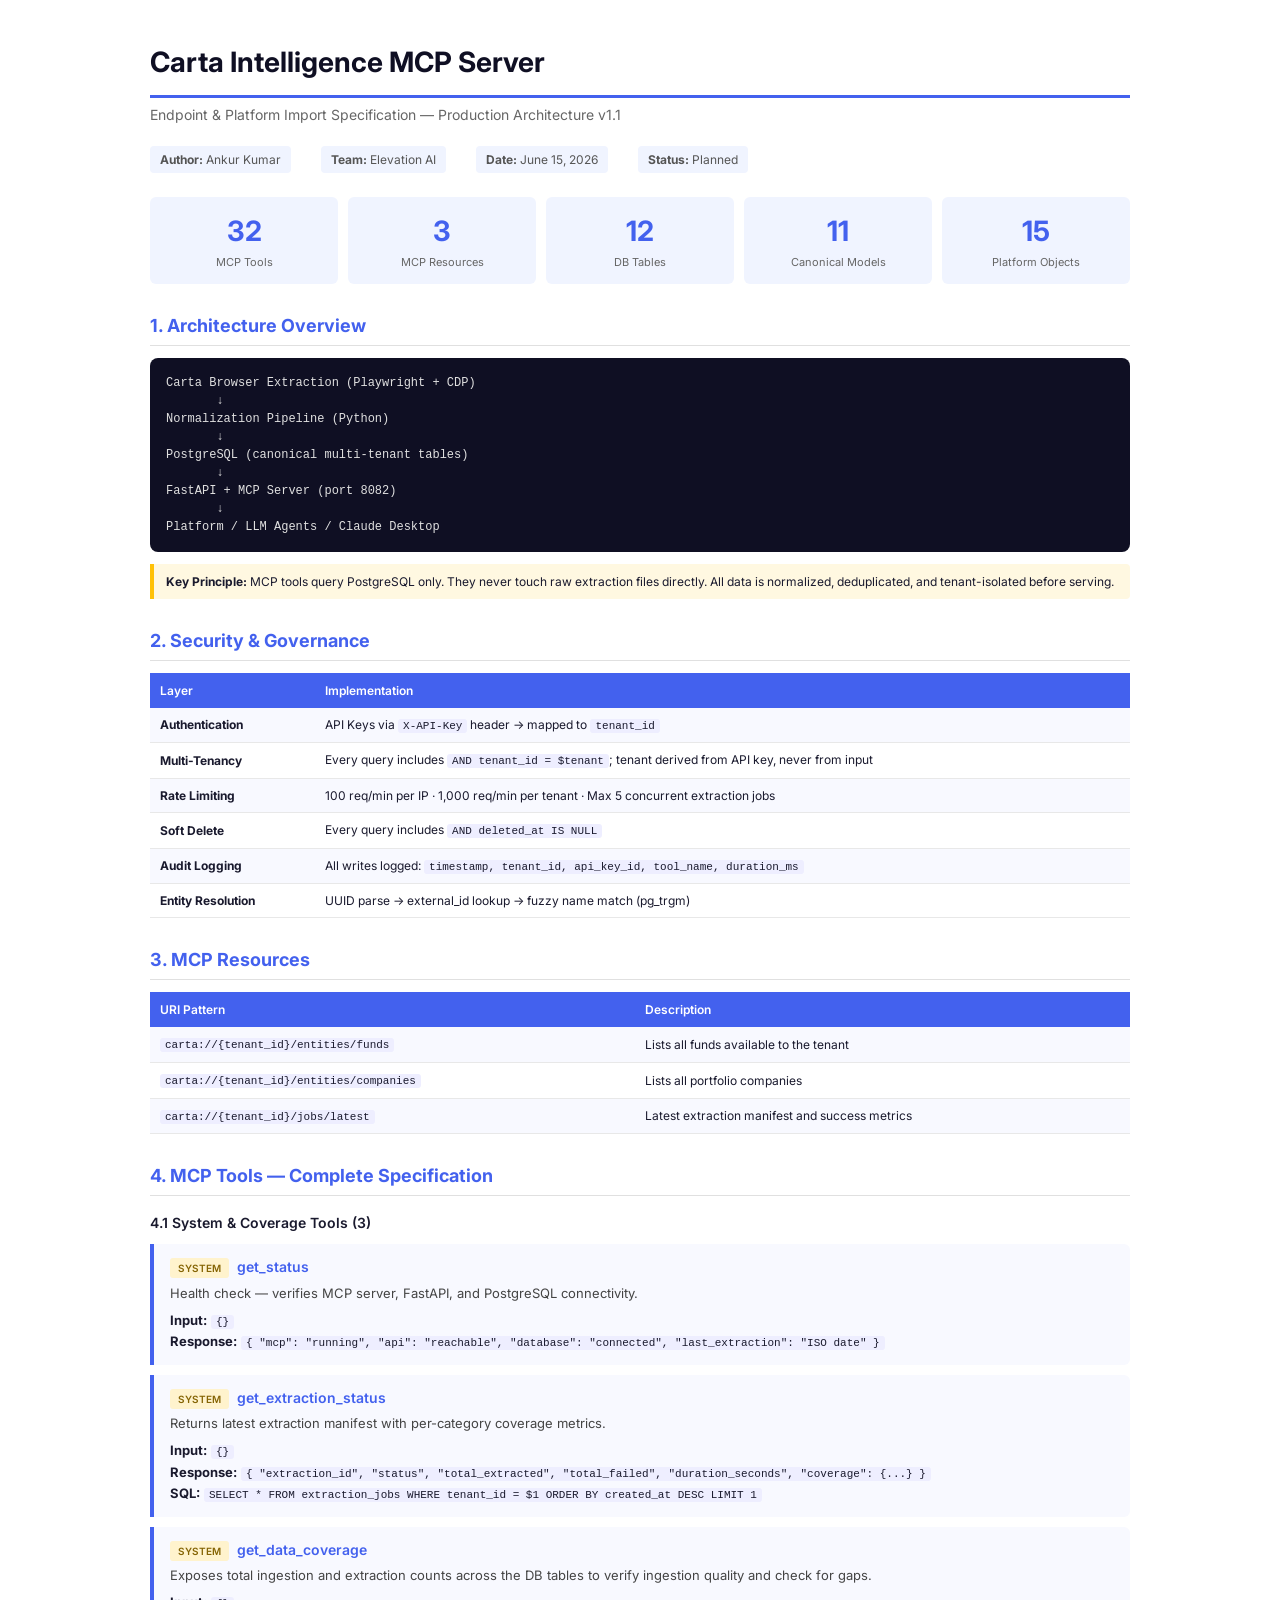
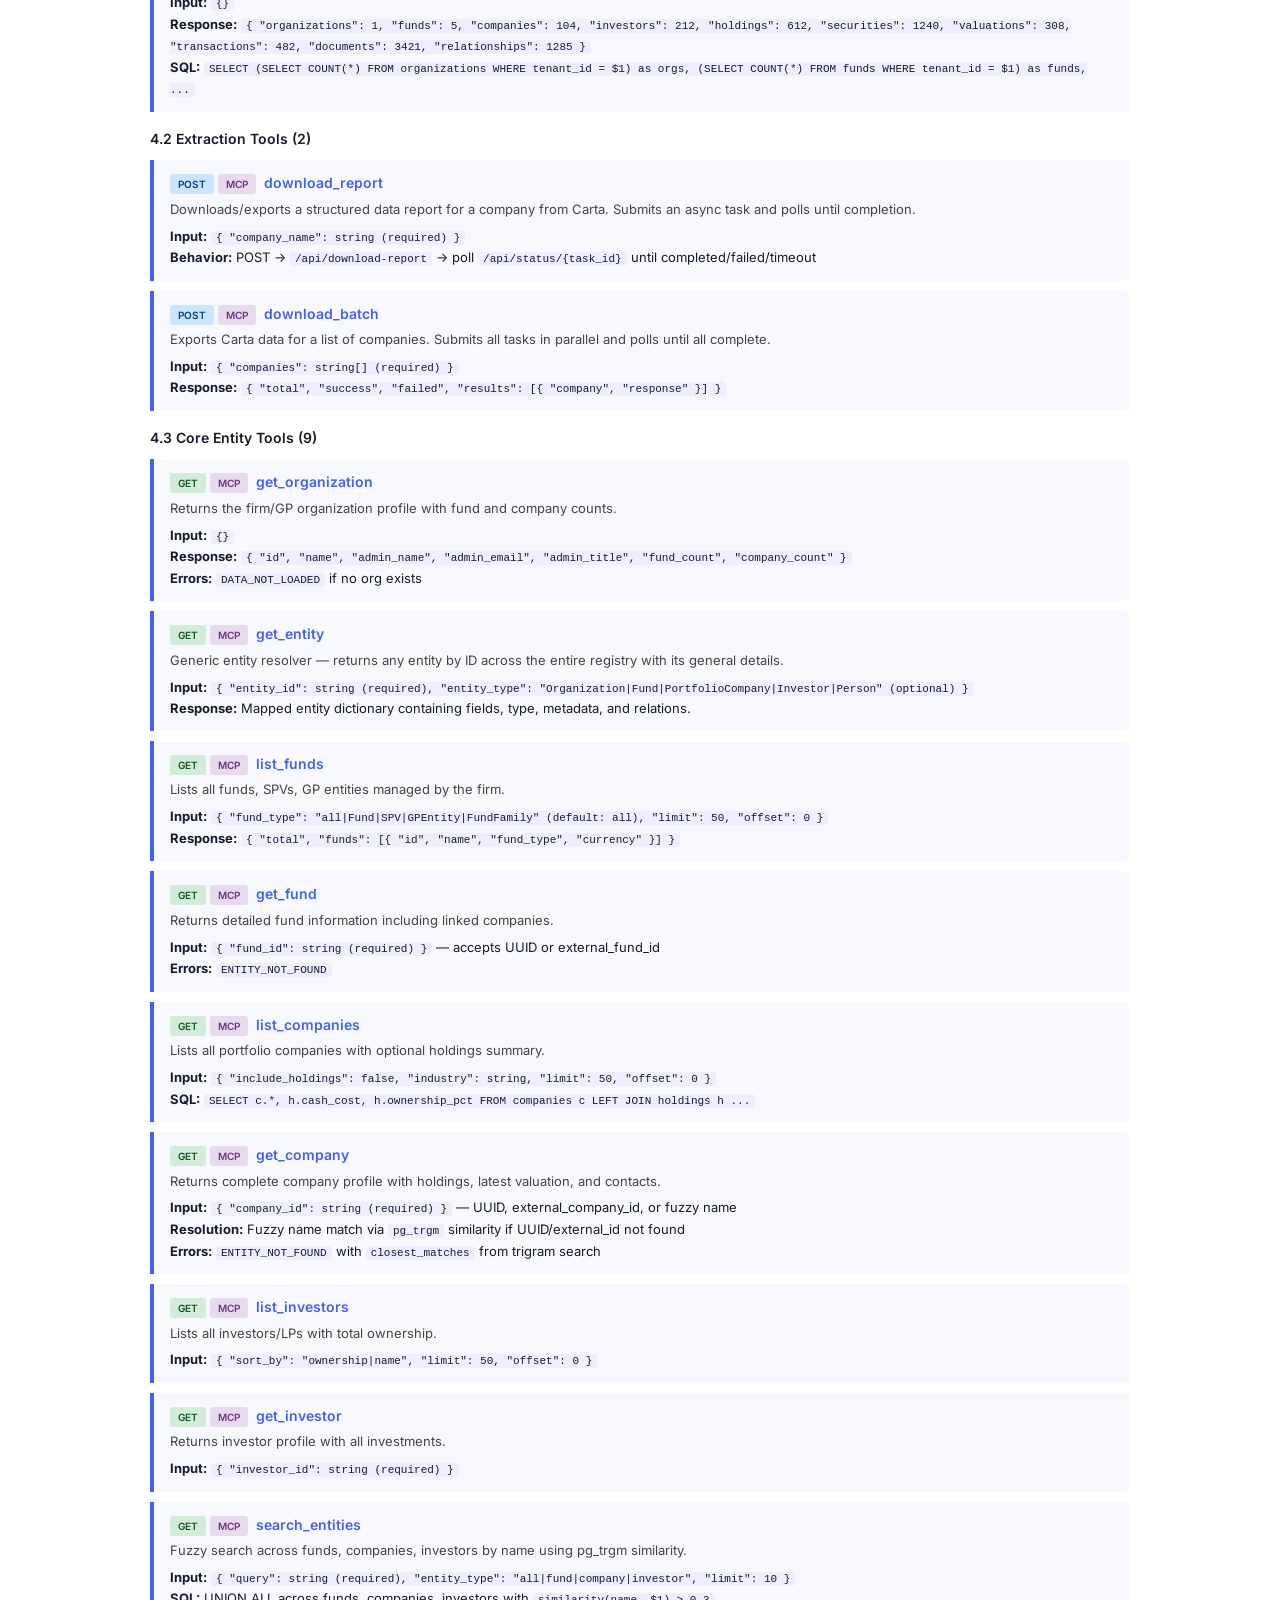
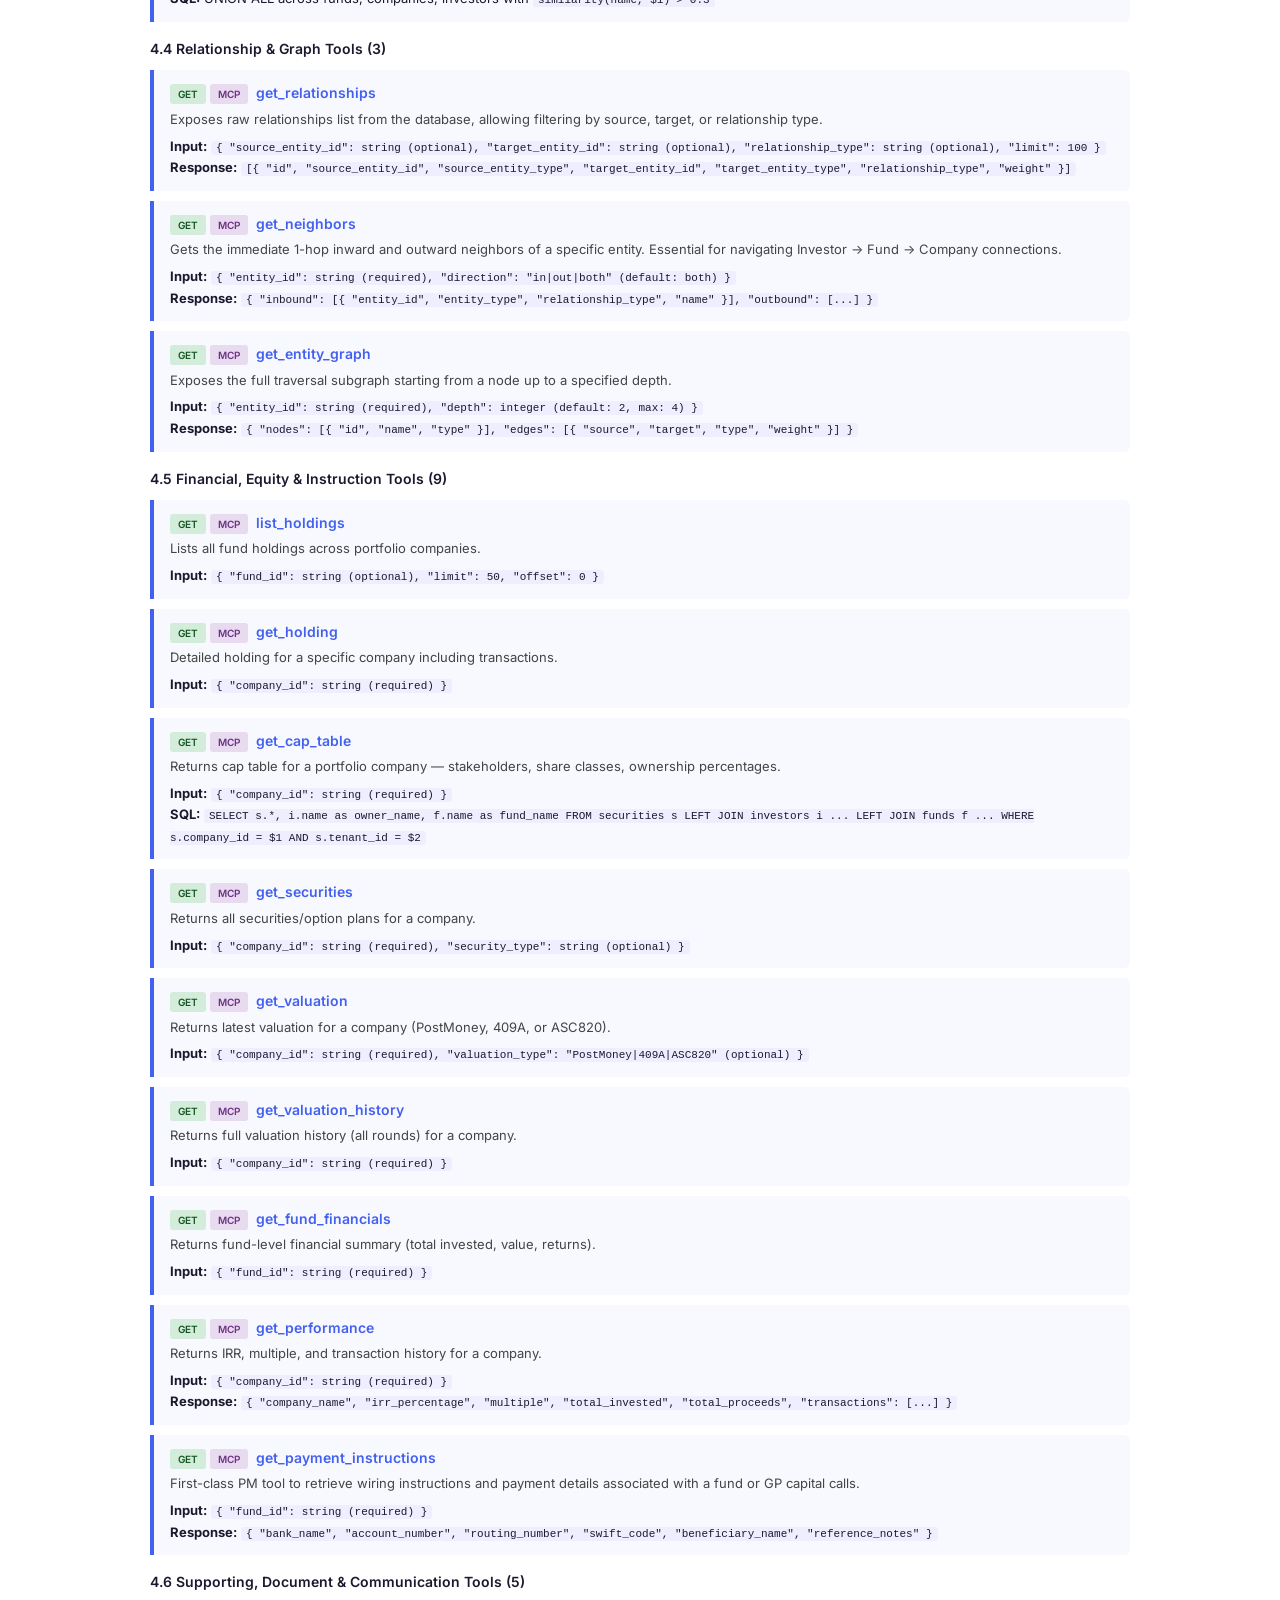
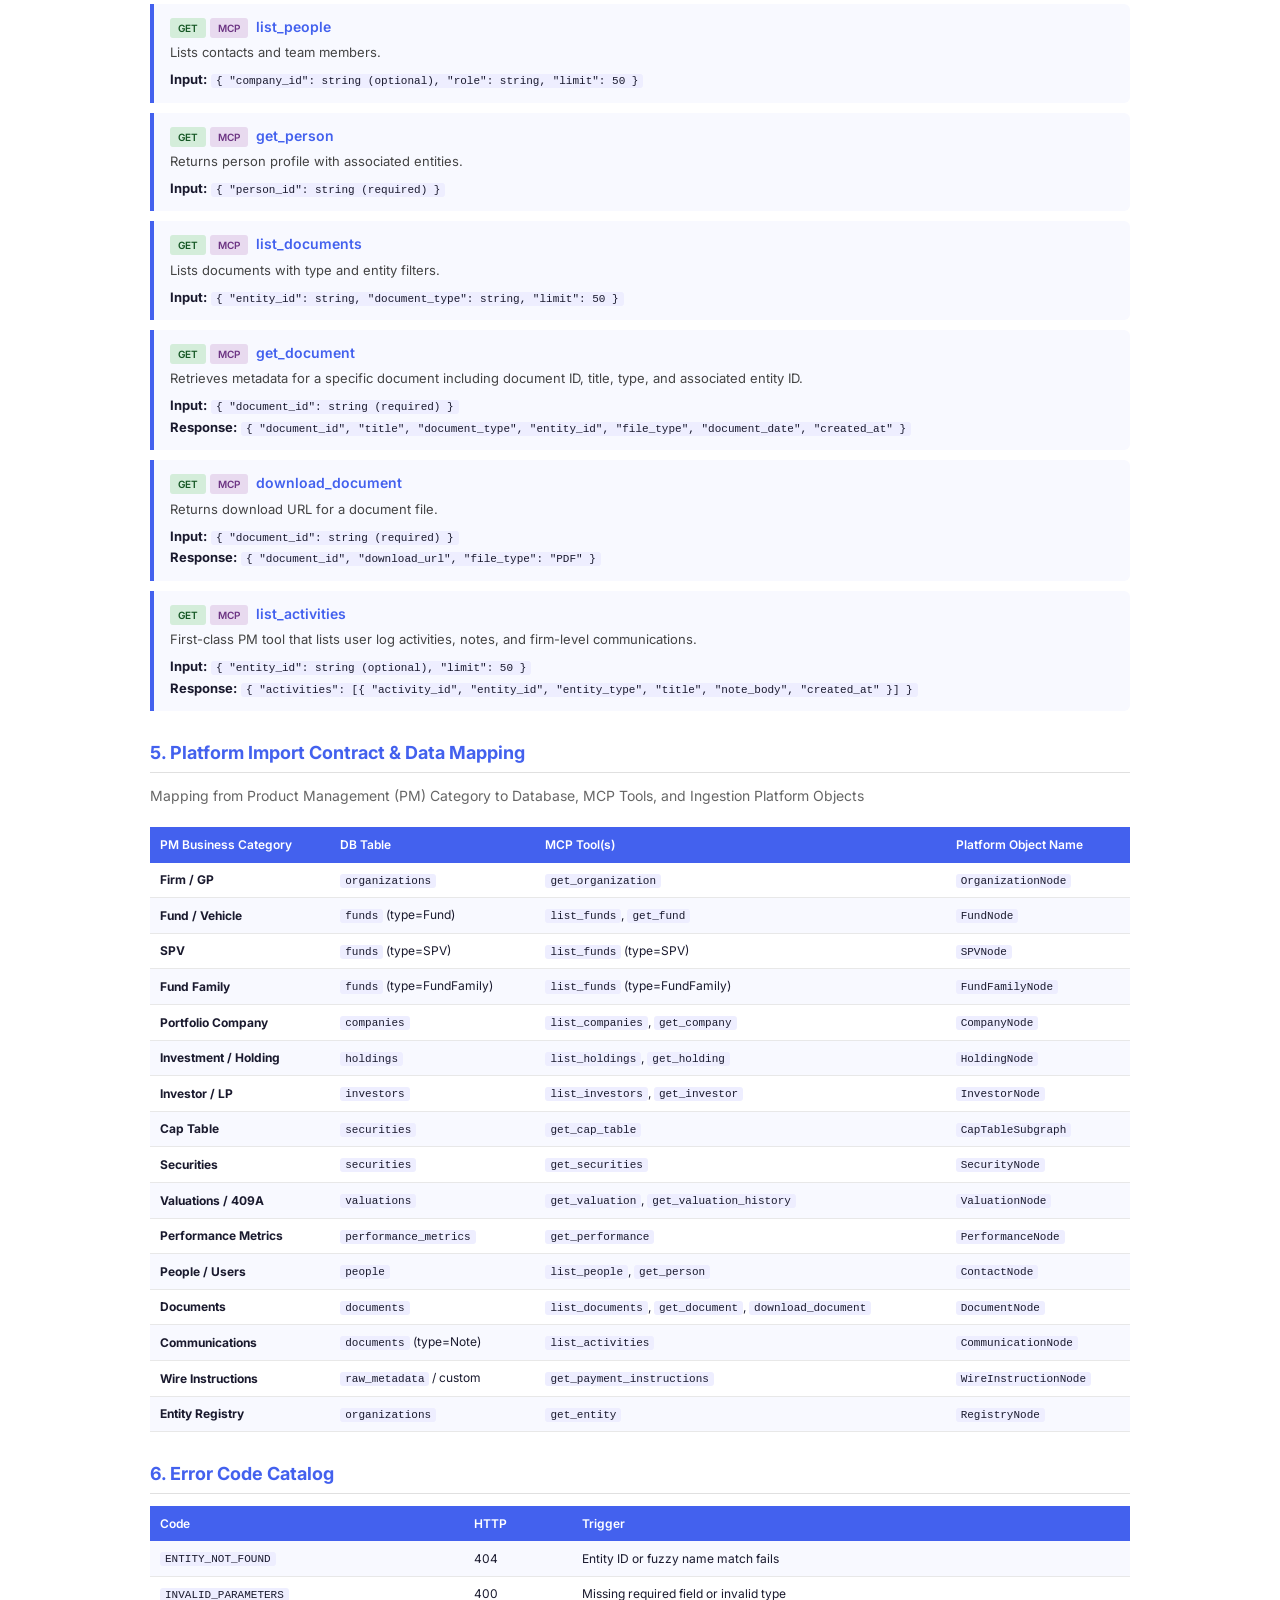
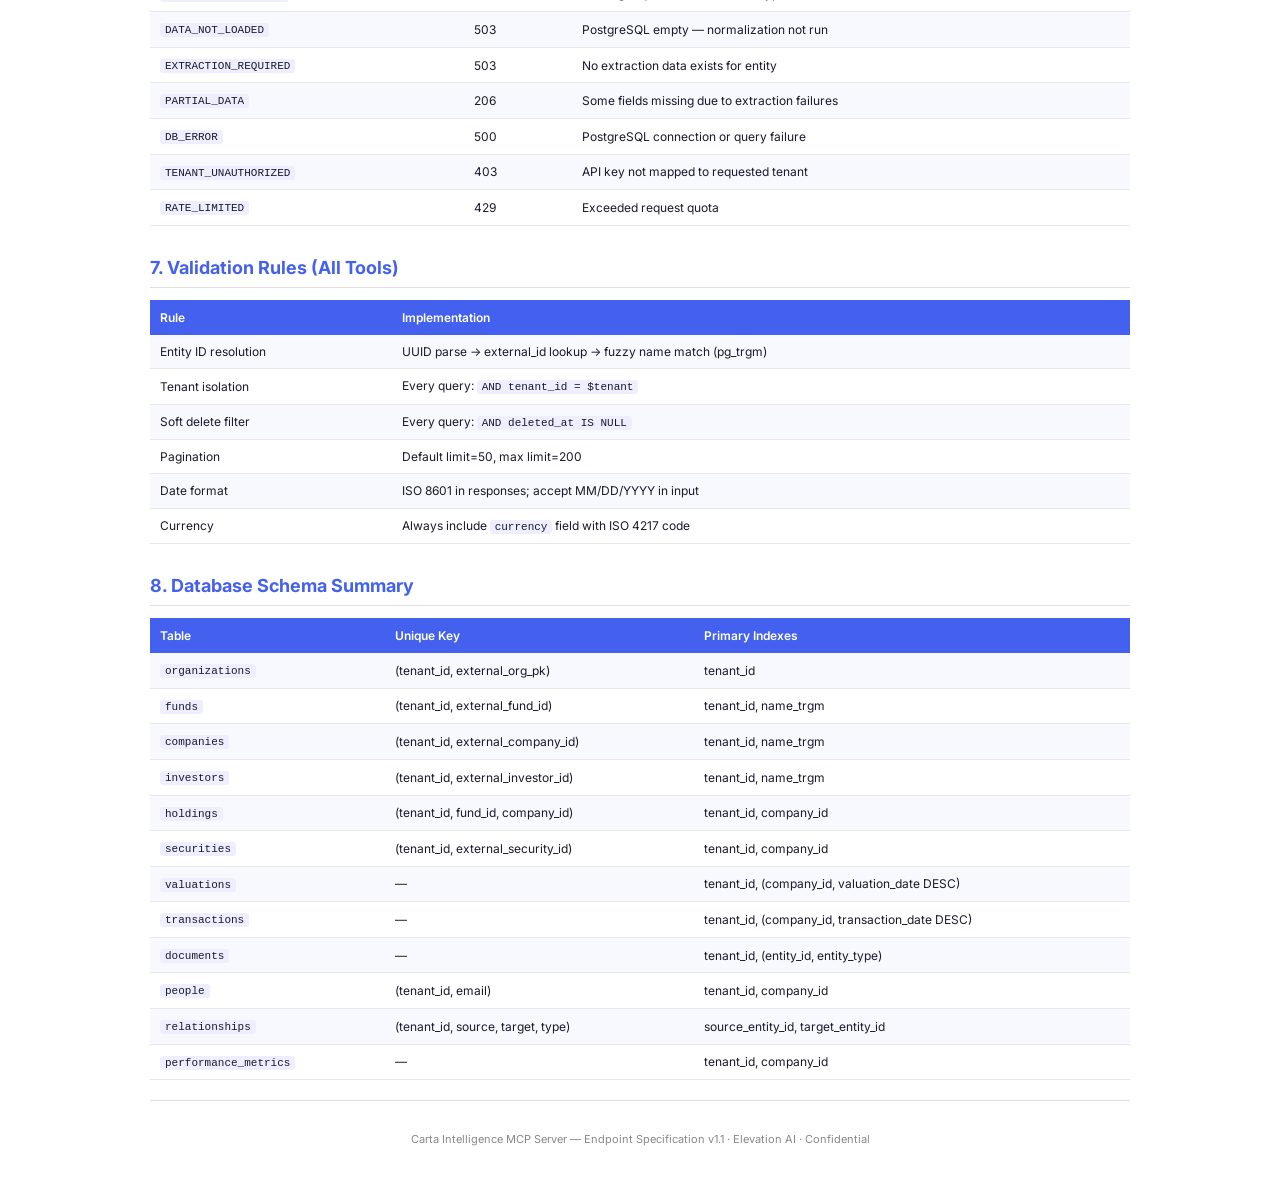
==== docs/MCP_Endpoints_Specification.html @ e631363a "mcp-server-implemented" ====
<!DOCTYPE html>
<html lang="en">
<head>
<meta charset="UTF-8">
<title>Carta Intelligence MCP — Endpoint Specification v1.1</title>
<style>
@import url('https://fonts.googleapis.com/css2?family=Inter:wght@400;500;600;700&display=swap');
*{margin:0;padding:0;box-sizing:border-box}
body{font-family:'Inter',sans-serif;color:#1a1a2e;line-height:1.6;padding:40px 60px;max-width:1100px;margin:0 auto;font-size:13px}
@media print{body{padding:20px 40px;font-size:11px}h1{font-size:22px!important}.page-break{page-break-before:always}}
h1{font-size:28px;font-weight:700;color:#0f0f23;border-bottom:3px solid #4361ee;padding-bottom:10px;margin-bottom:6px}
h2{font-size:18px;font-weight:700;color:#4361ee;margin:28px 0 12px;border-bottom:1px solid #e0e0e0;padding-bottom:4px}
h3{font-size:14px;font-weight:600;color:#1a1a2e;margin:16px 0 6px}
.subtitle{color:#666;font-size:14px;margin-bottom:20px}
.meta{display:flex;gap:30px;margin-bottom:24px;font-size:12px;color:#555}
.meta span{background:#f0f4ff;padding:4px 10px;border-radius:4px}
table{width:100%;border-collapse:collapse;margin:10px 0 18px;font-size:12px}
th{background:#4361ee;color:#fff;padding:8px 10px;text-align:left;font-weight:600}
td{padding:7px 10px;border-bottom:1px solid #e8e8e8}
tr:nth-child(even){background:#f8f9ff}
.tool-card{background:#f8f9ff;border-left:4px solid #4361ee;padding:12px 16px;margin:10px 0;border-radius:0 6px 6px 0}
.tool-card h3{margin:0 0 4px;color:#4361ee;font-size:14px}
.tool-card .desc{color:#444;margin-bottom:6px}
.label{display:inline-block;padding:2px 8px;border-radius:3px;font-size:10px;font-weight:600;margin-right:4px}
.label-get{background:#d4edda;color:#155724}
.label-post{background:#cce5ff;color:#004085}
.label-mcp{background:#e8daef;color:#6c3483}
.label-system{background:#fff3cd;color:#856404}
code{background:#eef;padding:1px 5px;border-radius:3px;font-size:11px;font-family:'Courier New',monospace}
.arch-box{background:#0f0f23;color:#e0e0e0;padding:16px;border-radius:8px;font-family:'Courier New',monospace;font-size:12px;margin:12px 0;white-space:pre;line-height:1.5}
.note{background:#fff8e1;border-left:4px solid #ffc107;padding:8px 12px;margin:10px 0;font-size:12px;border-radius:0 4px 4px 0}
.section-grid{display:grid;grid-template-columns:1fr 1fr;gap:10px}
.stat{text-align:center;background:#f0f4ff;padding:12px;border-radius:6px}
.stat .num{font-size:28px;font-weight:700;color:#4361ee}
.stat .lbl{font-size:11px;color:#666}
hr{border:none;border-top:1px solid #ddd;margin:20px 0}
</style>
</head>
<body>

<h1>Carta Intelligence MCP Server</h1>
<p class="subtitle">Endpoint &amp; Platform Import Specification — Production Architecture v1.1</p>
<div class="meta">
<span><strong>Author:</strong> Ankur Kumar</span>
<span><strong>Team:</strong> Elevation AI</span>
<span><strong>Date:</strong> June 15, 2026</span>
<span><strong>Status:</strong> Planned</span>
</div>

<div class="section-grid" style="grid-template-columns:repeat(5,1fr);margin-bottom:20px">
<div class="stat"><div class="num">32</div><div class="lbl">MCP Tools</div></div>
<div class="stat"><div class="num">3</div><div class="lbl">MCP Resources</div></div>
<div class="stat"><div class="num">12</div><div class="lbl">DB Tables</div></div>
<div class="stat"><div class="num">11</div><div class="lbl">Canonical Models</div></div>
<div class="stat"><div class="num">15</div><div class="lbl">Platform Objects</div></div>
</div>

<h2>1. Architecture Overview</h2>
<div class="arch-box">Carta Browser Extraction (Playwright + CDP)
       ↓
Normalization Pipeline (Python)
       ↓
PostgreSQL (canonical multi-tenant tables)
       ↓
FastAPI + MCP Server (port 8082)
       ↓
Platform / LLM Agents / Claude Desktop</div>

<div class="note"><strong>Key Principle:</strong> MCP tools query PostgreSQL only. They never touch raw extraction files directly. All data is normalized, deduplicated, and tenant-isolated before serving.</div>

<h2>2. Security &amp; Governance</h2>
<table>
<tr><th>Layer</th><th>Implementation</th></tr>
<tr><td><strong>Authentication</strong></td><td>API Keys via <code>X-API-Key</code> header → mapped to <code>tenant_id</code></td></tr>
<tr><td><strong>Multi-Tenancy</strong></td><td>Every query includes <code>AND tenant_id = $tenant</code>; tenant derived from API key, never from input</td></tr>
<tr><td><strong>Rate Limiting</strong></td><td>100 req/min per IP · 1,000 req/min per tenant · Max 5 concurrent extraction jobs</td></tr>
<tr><td><strong>Soft Delete</strong></td><td>Every query includes <code>AND deleted_at IS NULL</code></td></tr>
<tr><td><strong>Audit Logging</strong></td><td>All writes logged: <code>timestamp, tenant_id, api_key_id, tool_name, duration_ms</code></td></tr>
<tr><td><strong>Entity Resolution</strong></td><td>UUID parse → external_id lookup → fuzzy name match (pg_trgm)</td></tr>
</table>

<h2>3. MCP Resources</h2>
<table>
<tr><th>URI Pattern</th><th>Description</th></tr>
<tr><td><code>carta://{tenant_id}/entities/funds</code></td><td>Lists all funds available to the tenant</td></tr>
<tr><td><code>carta://{tenant_id}/entities/companies</code></td><td>Lists all portfolio companies</td></tr>
<tr><td><code>carta://{tenant_id}/jobs/latest</code></td><td>Latest extraction manifest and success metrics</td></tr>
</table>

<div class="page-break"></div>
<h2>4. MCP Tools — Complete Specification</h2>

<h3>4.1 System &amp; Coverage Tools (3)</h3>

<div class="tool-card">
<h3><span class="label label-system">SYSTEM</span> get_status</h3>
<div class="desc">Health check — verifies MCP server, FastAPI, and PostgreSQL connectivity.</div>
<strong>Input:</strong> <code>{}</code><br>
<strong>Response:</strong> <code>{ "mcp": "running", "api": "reachable", "database": "connected", "last_extraction": "ISO date" }</code>
</div>

<div class="tool-card">
<h3><span class="label label-system">SYSTEM</span> get_extraction_status</h3>
<div class="desc">Returns latest extraction manifest with per-category coverage metrics.</div>
<strong>Input:</strong> <code>{}</code><br>
<strong>Response:</strong> <code>{ "extraction_id", "status", "total_extracted", "total_failed", "duration_seconds", "coverage": {...} }</code><br>
<strong>SQL:</strong> <code>SELECT * FROM extraction_jobs WHERE tenant_id = $1 ORDER BY created_at DESC LIMIT 1</code>
</div>

<div class="tool-card">
<h3><span class="label label-system">SYSTEM</span> get_data_coverage</h3>
<div class="desc">Exposes total ingestion and extraction counts across the DB tables to verify ingestion quality and check for gaps.</div>
<strong>Input:</strong> <code>{}</code><br>
<strong>Response:</strong> <code>{ "organizations": 1, "funds": 5, "companies": 104, "investors": 212, "holdings": 612, "securities": 1240, "valuations": 308, "transactions": 482, "documents": 3421, "relationships": 1285 }</code><br>
<strong>SQL:</strong> <code>SELECT (SELECT COUNT(*) FROM organizations WHERE tenant_id = $1) as orgs, (SELECT COUNT(*) FROM funds WHERE tenant_id = $1) as funds, ...</code>
</div>

<h3>4.2 Extraction Tools (2)</h3>

<div class="tool-card">
<h3><span class="label label-post">POST</span><span class="label label-mcp">MCP</span> download_report</h3>
<div class="desc">Downloads/exports a structured data report for a company from Carta. Submits an async task and polls until completion.</div>
<strong>Input:</strong> <code>{ "company_name": string (required) }</code><br>
<strong>Behavior:</strong> POST → <code>/api/download-report</code> → poll <code>/api/status/{task_id}</code> until completed/failed/timeout
</div>

<div class="tool-card">
<h3><span class="label label-post">POST</span><span class="label label-mcp">MCP</span> download_batch</h3>
<div class="desc">Exports Carta data for a list of companies. Submits all tasks in parallel and polls until all complete.</div>
<strong>Input:</strong> <code>{ "companies": string[] (required) }</code><br>
<strong>Response:</strong> <code>{ "total", "success", "failed", "results": [{ "company", "response" }] }</code>
</div>

<h3>4.3 Core Entity Tools (9)</h3>

<div class="tool-card">
<h3><span class="label label-get">GET</span><span class="label label-mcp">MCP</span> get_organization</h3>
<div class="desc">Returns the firm/GP organization profile with fund and company counts.</div>
<strong>Input:</strong> <code>{}</code><br>
<strong>Response:</strong> <code>{ "id", "name", "admin_name", "admin_email", "admin_title", "fund_count", "company_count" }</code><br>
<strong>Errors:</strong> <code>DATA_NOT_LOADED</code> if no org exists
</div>

<div class="tool-card">
<h3><span class="label label-get">GET</span><span class="label label-mcp">MCP</span> get_entity</h3>
<div class="desc">Generic entity resolver — returns any entity by ID across the entire registry with its general details.</div>
<strong>Input:</strong> <code>{ "entity_id": string (required), "entity_type": "Organization|Fund|PortfolioCompany|Investor|Person" (optional) }</code><br>
<strong>Response:</strong> Mapped entity dictionary containing fields, type, metadata, and relations.
</div>

<div class="tool-card">
<h3><span class="label label-get">GET</span><span class="label label-mcp">MCP</span> list_funds</h3>
<div class="desc">Lists all funds, SPVs, GP entities managed by the firm.</div>
<strong>Input:</strong> <code>{ "fund_type": "all|Fund|SPV|GPEntity|FundFamily" (default: all), "limit": 50, "offset": 0 }</code><br>
<strong>Response:</strong> <code>{ "total", "funds": [{ "id", "name", "fund_type", "currency" }] }</code>
</div>

<div class="tool-card">
<h3><span class="label label-get">GET</span><span class="label label-mcp">MCP</span> get_fund</h3>
<div class="desc">Returns detailed fund information including linked companies.</div>
<strong>Input:</strong> <code>{ "fund_id": string (required) }</code> — accepts UUID or external_fund_id<br>
<strong>Errors:</strong> <code>ENTITY_NOT_FOUND</code>
</div>

<div class="tool-card">
<h3><span class="label label-get">GET</span><span class="label label-mcp">MCP</span> list_companies</h3>
<div class="desc">Lists all portfolio companies with optional holdings summary.</div>
<strong>Input:</strong> <code>{ "include_holdings": false, "industry": string, "limit": 50, "offset": 0 }</code><br>
<strong>SQL:</strong> <code>SELECT c.*, h.cash_cost, h.ownership_pct FROM companies c LEFT JOIN holdings h ...</code>
</div>

<div class="tool-card">
<h3><span class="label label-get">GET</span><span class="label label-mcp">MCP</span> get_company</h3>
<div class="desc">Returns complete company profile with holdings, latest valuation, and contacts.</div>
<strong>Input:</strong> <code>{ "company_id": string (required) }</code> — UUID, external_company_id, or fuzzy name<br>
<strong>Resolution:</strong> Fuzzy name match via <code>pg_trgm</code> similarity if UUID/external_id not found<br>
<strong>Errors:</strong> <code>ENTITY_NOT_FOUND</code> with <code>closest_matches</code> from trigram search
</div>

<div class="tool-card">
<h3><span class="label label-get">GET</span><span class="label label-mcp">MCP</span> list_investors</h3>
<div class="desc">Lists all investors/LPs with total ownership.</div>
<strong>Input:</strong> <code>{ "sort_by": "ownership|name", "limit": 50, "offset": 0 }</code>
</div>

<div class="tool-card">
<h3><span class="label label-get">GET</span><span class="label label-mcp">MCP</span> get_investor</h3>
<div class="desc">Returns investor profile with all investments.</div>
<strong>Input:</strong> <code>{ "investor_id": string (required) }</code>
</div>

<div class="tool-card">
<h3><span class="label label-get">GET</span><span class="label label-mcp">MCP</span> search_entities</h3>
<div class="desc">Fuzzy search across funds, companies, investors by name using pg_trgm similarity.</div>
<strong>Input:</strong> <code>{ "query": string (required), "entity_type": "all|fund|company|investor", "limit": 10 }</code><br>
<strong>SQL:</strong> UNION ALL across funds, companies, investors with <code>similarity(name, $1) > 0.3</code>
</div>

<div class="page-break"></div>
<h3>4.4 Relationship &amp; Graph Tools (3)</h3>

<div class="tool-card">
<h3><span class="label label-get">GET</span><span class="label label-mcp">MCP</span> get_relationships</h3>
<div class="desc">Exposes raw relationships list from the database, allowing filtering by source, target, or relationship type.</div>
<strong>Input:</strong> <code>{ "source_entity_id": string (optional), "target_entity_id": string (optional), "relationship_type": string (optional), "limit": 100 }</code><br>
<strong>Response:</strong> <code>[{ "id", "source_entity_id", "source_entity_type", "target_entity_id", "target_entity_type", "relationship_type", "weight" }]</code>
</div>

<div class="tool-card">
<h3><span class="label label-get">GET</span><span class="label label-mcp">MCP</span> get_neighbors</h3>
<div class="desc">Gets the immediate 1-hop inward and outward neighbors of a specific entity. Essential for navigating Investor → Fund → Company connections.</div>
<strong>Input:</strong> <code>{ "entity_id": string (required), "direction": "in|out|both" (default: both) }</code><br>
<strong>Response:</strong> <code>{ "inbound": [{ "entity_id", "entity_type", "relationship_type", "name" }], "outbound": [...] }</code>
</div>

<div class="tool-card">
<h3><span class="label label-get">GET</span><span class="label label-mcp">MCP</span> get_entity_graph</h3>
<div class="desc">Exposes the full traversal subgraph starting from a node up to a specified depth.</div>
<strong>Input:</strong> <code>{ "entity_id": string (required), "depth": integer (default: 2, max: 4) }</code><br>
<strong>Response:</strong> <code>{ "nodes": [{ "id", "name", "type" }], "edges": [{ "source", "target", "type", "weight" }] }</code>
</div>

<h3>4.5 Financial, Equity &amp; Instruction Tools (9)</h3>

<div class="tool-card">
<h3><span class="label label-get">GET</span><span class="label label-mcp">MCP</span> list_holdings</h3>
<div class="desc">Lists all fund holdings across portfolio companies.</div>
<strong>Input:</strong> <code>{ "fund_id": string (optional), "limit": 50, "offset": 0 }</code>
</div>

<div class="tool-card">
<h3><span class="label label-get">GET</span><span class="label label-mcp">MCP</span> get_holding</h3>
<div class="desc">Detailed holding for a specific company including transactions.</div>
<strong>Input:</strong> <code>{ "company_id": string (required) }</code>
</div>

<div class="tool-card">
<h3><span class="label label-get">GET</span><span class="label label-mcp">MCP</span> get_cap_table</h3>
<div class="desc">Returns cap table for a portfolio company — stakeholders, share classes, ownership percentages.</div>
<strong>Input:</strong> <code>{ "company_id": string (required) }</code><br>
<strong>SQL:</strong> <code>SELECT s.*, i.name as owner_name, f.name as fund_name FROM securities s LEFT JOIN investors i ... LEFT JOIN funds f ... WHERE s.company_id = $1 AND s.tenant_id = $2</code>
</div>

<div class="tool-card">
<h3><span class="label label-get">GET</span><span class="label label-mcp">MCP</span> get_securities</h3>
<div class="desc">Returns all securities/option plans for a company.</div>
<strong>Input:</strong> <code>{ "company_id": string (required), "security_type": string (optional) }</code>
</div>

<div class="tool-card">
<h3><span class="label label-get">GET</span><span class="label label-mcp">MCP</span> get_valuation</h3>
<div class="desc">Returns latest valuation for a company (PostMoney, 409A, or ASC820).</div>
<strong>Input:</strong> <code>{ "company_id": string (required), "valuation_type": "PostMoney|409A|ASC820" (optional) }</code>
</div>

<div class="tool-card">
<h3><span class="label label-get">GET</span><span class="label label-mcp">MCP</span> get_valuation_history</h3>
<div class="desc">Returns full valuation history (all rounds) for a company.</div>
<strong>Input:</strong> <code>{ "company_id": string (required) }</code>
</div>

<div class="tool-card">
<h3><span class="label label-get">GET</span><span class="label label-mcp">MCP</span> get_fund_financials</h3>
<div class="desc">Returns fund-level financial summary (total invested, value, returns).</div>
<strong>Input:</strong> <code>{ "fund_id": string (required) }</code>
</div>

<div class="tool-card">
<h3><span class="label label-get">GET</span><span class="label label-mcp">MCP</span> get_performance</h3>
<div class="desc">Returns IRR, multiple, and transaction history for a company.</div>
<strong>Input:</strong> <code>{ "company_id": string (required) }</code><br>
<strong>Response:</strong> <code>{ "company_name", "irr_percentage", "multiple", "total_invested", "total_proceeds", "transactions": [...] }</code>
</div>

<div class="tool-card">
<h3><span class="label label-get">GET</span><span class="label label-mcp">MCP</span> get_payment_instructions</h3>
<div class="desc">First-class PM tool to retrieve wiring instructions and payment details associated with a fund or GP capital calls.</div>
<strong>Input:</strong> <code>{ "fund_id": string (required) }</code><br>
<strong>Response:</strong> <code>{ "bank_name", "account_number", "routing_number", "swift_code", "beneficiary_name", "reference_notes" }</code>
</div>

<div class="page-break"></div>
<h3>4.6 Supporting, Document &amp; Communication Tools (5)</h3>

<div class="tool-card">
<h3><span class="label label-get">GET</span><span class="label label-mcp">MCP</span> list_people</h3>
<div class="desc">Lists contacts and team members.</div>
<strong>Input:</strong> <code>{ "company_id": string (optional), "role": string, "limit": 50 }</code>
</div>

<div class="tool-card">
<h3><span class="label label-get">GET</span><span class="label label-mcp">MCP</span> get_person</h3>
<div class="desc">Returns person profile with associated entities.</div>
<strong>Input:</strong> <code>{ "person_id": string (required) }</code>
</div>

<div class="tool-card">
<h3><span class="label label-get">GET</span><span class="label label-mcp">MCP</span> list_documents</h3>
<div class="desc">Lists documents with type and entity filters.</div>
<strong>Input:</strong> <code>{ "entity_id": string, "document_type": string, "limit": 50 }</code>
</div>

<div class="tool-card">
<h3><span class="label label-get">GET</span><span class="label label-mcp">MCP</span> get_document</h3>
<div class="desc">Retrieves metadata for a specific document including document ID, title, type, and associated entity ID.</div>
<strong>Input:</strong> <code>{ "document_id": string (required) }</code><br>
<strong>Response:</strong> <code>{ "document_id", "title", "document_type", "entity_id", "file_type", "document_date", "created_at" }</code>
</div>

<div class="tool-card">
<h3><span class="label label-get">GET</span><span class="label label-mcp">MCP</span> download_document</h3>
<div class="desc">Returns download URL for a document file.</div>
<strong>Input:</strong> <code>{ "document_id": string (required) }</code><br>
<strong>Response:</strong> <code>{ "document_id", "download_url", "file_type": "PDF" }</code>
</div>

<div class="tool-card">
<h3><span class="label label-get">GET</span><span class="label label-mcp">MCP</span> list_activities</h3>
<div class="desc">First-class PM tool that lists user log activities, notes, and firm-level communications.</div>
<strong>Input:</strong> <code>{ "entity_id": string (optional), "limit": 50 }</code><br>
<strong>Response:</strong> <code>{ "activities": [{ "activity_id", "entity_id", "entity_type", "title", "note_body", "created_at" }] }</code>
</div>

<div class="page-break"></div>
<h2>5. Platform Import Contract &amp; Data Mapping</h2>
<p class="subtitle">Mapping from Product Management (PM) Category to Database, MCP Tools, and Ingestion Platform Objects</p>
<table>
<thead>
<tr>
<th>PM Business Category</th>
<th>DB Table</th>
<th>MCP Tool(s)</th>
<th>Platform Object Name</th>
</tr>
</thead>
<tbody>
<tr>
<td><strong>Firm / GP</strong></td>
<td><code>organizations</code></td>
<td><code>get_organization</code></td>
<td><code>OrganizationNode</code></td>
</tr>
<tr>
<td><strong>Fund / Vehicle</strong></td>
<td><code>funds</code> (type=Fund)</td>
<td><code>list_funds</code>, <code>get_fund</code></td>
<td><code>FundNode</code></td>
</tr>
<tr>
<td><strong>SPV</strong></td>
<td><code>funds</code> (type=SPV)</td>
<td><code>list_funds</code> (type=SPV)</td>
<td><code>SPVNode</code></td>
</tr>
<tr>
<td><strong>Fund Family</strong></td>
<td><code>funds</code> (type=FundFamily)</td>
<td><code>list_funds</code> (type=FundFamily)</td>
<td><code>FundFamilyNode</code></td>
</tr>
<tr>
<td><strong>Portfolio Company</strong></td>
<td><code>companies</code></td>
<td><code>list_companies</code>, <code>get_company</code></td>
<td><code>CompanyNode</code></td>
</tr>
<tr>
<td><strong>Investment / Holding</strong></td>
<td><code>holdings</code></td>
<td><code>list_holdings</code>, <code>get_holding</code></td>
<td><code>HoldingNode</code></td>
</tr>
<tr>
<td><strong>Investor / LP</strong></td>
<td><code>investors</code></td>
<td><code>list_investors</code>, <code>get_investor</code></td>
<td><code>InvestorNode</code></td>
</tr>
<tr>
<td><strong>Cap Table</strong></td>
<td><code>securities</code></td>
<td><code>get_cap_table</code></td>
<td><code>CapTableSubgraph</code></td>
</tr>
<tr>
<td><strong>Securities</strong></td>
<td><code>securities</code></td>
<td><code>get_securities</code></td>
<td><code>SecurityNode</code></td>
</tr>
<tr>
<td><strong>Valuations / 409A</strong></td>
<td><code>valuations</code></td>
<td><code>get_valuation</code>, <code>get_valuation_history</code></td>
<td><code>ValuationNode</code></td>
</tr>
<tr>
<td><strong>Performance Metrics</strong></td>
<td><code>performance_metrics</code></td>
<td><code>get_performance</code></td>
<td><code>PerformanceNode</code></td>
</tr>
<tr>
<td><strong>People / Users</strong></td>
<td><code>people</code></td>
<td><code>list_people</code>, <code>get_person</code></td>
<td><code>ContactNode</code></td>
</tr>
<tr>
<td><strong>Documents</strong></td>
<td><code>documents</code></td>
<td><code>list_documents</code>, <code>get_document</code>, <code>download_document</code></td>
<td><code>DocumentNode</code></td>
</tr>
<tr>
<td><strong>Communications</strong></td>
<td><code>documents</code> (type=Note)</td>
<td><code>list_activities</code></td>
<td><code>CommunicationNode</code></td>
</tr>
<tr>
<td><strong>Wire Instructions</strong></td>
<td><code>raw_metadata</code> / custom</td>
<td><code>get_payment_instructions</code></td>
<td><code>WireInstructionNode</code></td>
</tr>
<tr>
<td><strong>Entity Registry</strong></td>
<td><code>organizations</code></td>
<td><code>get_entity</code></td>
<td><code>RegistryNode</code></td>
</tr>
</tbody>
</table>

<h2>6. Error Code Catalog</h2>
<table>
<tr><th>Code</th><th>HTTP</th><th>Trigger</th></tr>
<tr><td><code>ENTITY_NOT_FOUND</code></td><td>404</td><td>Entity ID or fuzzy name match fails</td></tr>
<tr><td><code>INVALID_PARAMETERS</code></td><td>400</td><td>Missing required field or invalid type</td></tr>
<tr><td><code>DATA_NOT_LOADED</code></td><td>503</td><td>PostgreSQL empty — normalization not run</td></tr>
<tr><td><code>EXTRACTION_REQUIRED</code></td><td>503</td><td>No extraction data exists for entity</td></tr>
<tr><td><code>PARTIAL_DATA</code></td><td>206</td><td>Some fields missing due to extraction failures</td></tr>
<tr><td><code>DB_ERROR</code></td><td>500</td><td>PostgreSQL connection or query failure</td></tr>
<tr><td><code>TENANT_UNAUTHORIZED</code></td><td>403</td><td>API key not mapped to requested tenant</td></tr>
<tr><td><code>RATE_LIMITED</code></td><td>429</td><td>Exceeded request quota</td></tr>
</table>

<h2>7. Validation Rules (All Tools)</h2>
<table>
<tr><th>Rule</th><th>Implementation</th></tr>
<tr><td>Entity ID resolution</td><td>UUID parse → external_id lookup → fuzzy name match (pg_trgm)</td></tr>
<tr><td>Tenant isolation</td><td>Every query: <code>AND tenant_id = $tenant</code></td></tr>
<tr><td>Soft delete filter</td><td>Every query: <code>AND deleted_at IS NULL</code></td></tr>
<tr><td>Pagination</td><td>Default limit=50, max limit=200</td></tr>
<tr><td>Date format</td><td>ISO 8601 in responses; accept MM/DD/YYYY in input</td></tr>
<tr><td>Currency</td><td>Always include <code>currency</code> field with ISO 4217 code</td></tr>
</table>

<h2>8. Database Schema Summary</h2>
<table>
<tr><th>Table</th><th>Unique Key</th><th>Primary Indexes</th></tr>
<tr><td><code>organizations</code></td><td>(tenant_id, external_org_pk)</td><td>tenant_id</td></tr>
<tr><td><code>funds</code></td><td>(tenant_id, external_fund_id)</td><td>tenant_id, name_trgm</td></tr>
<tr><td><code>companies</code></td><td>(tenant_id, external_company_id)</td><td>tenant_id, name_trgm</td></tr>
<tr><td><code>investors</code></td><td>(tenant_id, external_investor_id)</td><td>tenant_id, name_trgm</td></tr>
<tr><td><code>holdings</code></td><td>(tenant_id, fund_id, company_id)</td><td>tenant_id, company_id</td></tr>
<tr><td><code>securities</code></td><td>(tenant_id, external_security_id)</td><td>tenant_id, company_id</td></tr>
<tr><td><code>valuations</code></td><td>—</td><td>tenant_id, (company_id, valuation_date DESC)</td></tr>
<tr><td><code>transactions</code></td><td>—</td><td>tenant_id, (company_id, transaction_date DESC)</td></tr>
<tr><td><code>documents</code></td><td>—</td><td>tenant_id, (entity_id, entity_type)</td></tr>
<tr><td><code>people</code></td><td>(tenant_id, email)</td><td>tenant_id, company_id</td></tr>
<tr><td><code>relationships</code></td><td>(tenant_id, source, target, type)</td><td>source_entity_id, target_entity_id</td></tr>
<tr><td><code>performance_metrics</code></td><td>—</td><td>tenant_id, company_id</td></tr>
</table>

<hr>
<p style="text-align:center;color:#888;font-size:11px;margin-top:30px">
Carta Intelligence MCP Server — Endpoint Specification v1.1 · Elevation AI · Confidential
</p>
</body>
</html>
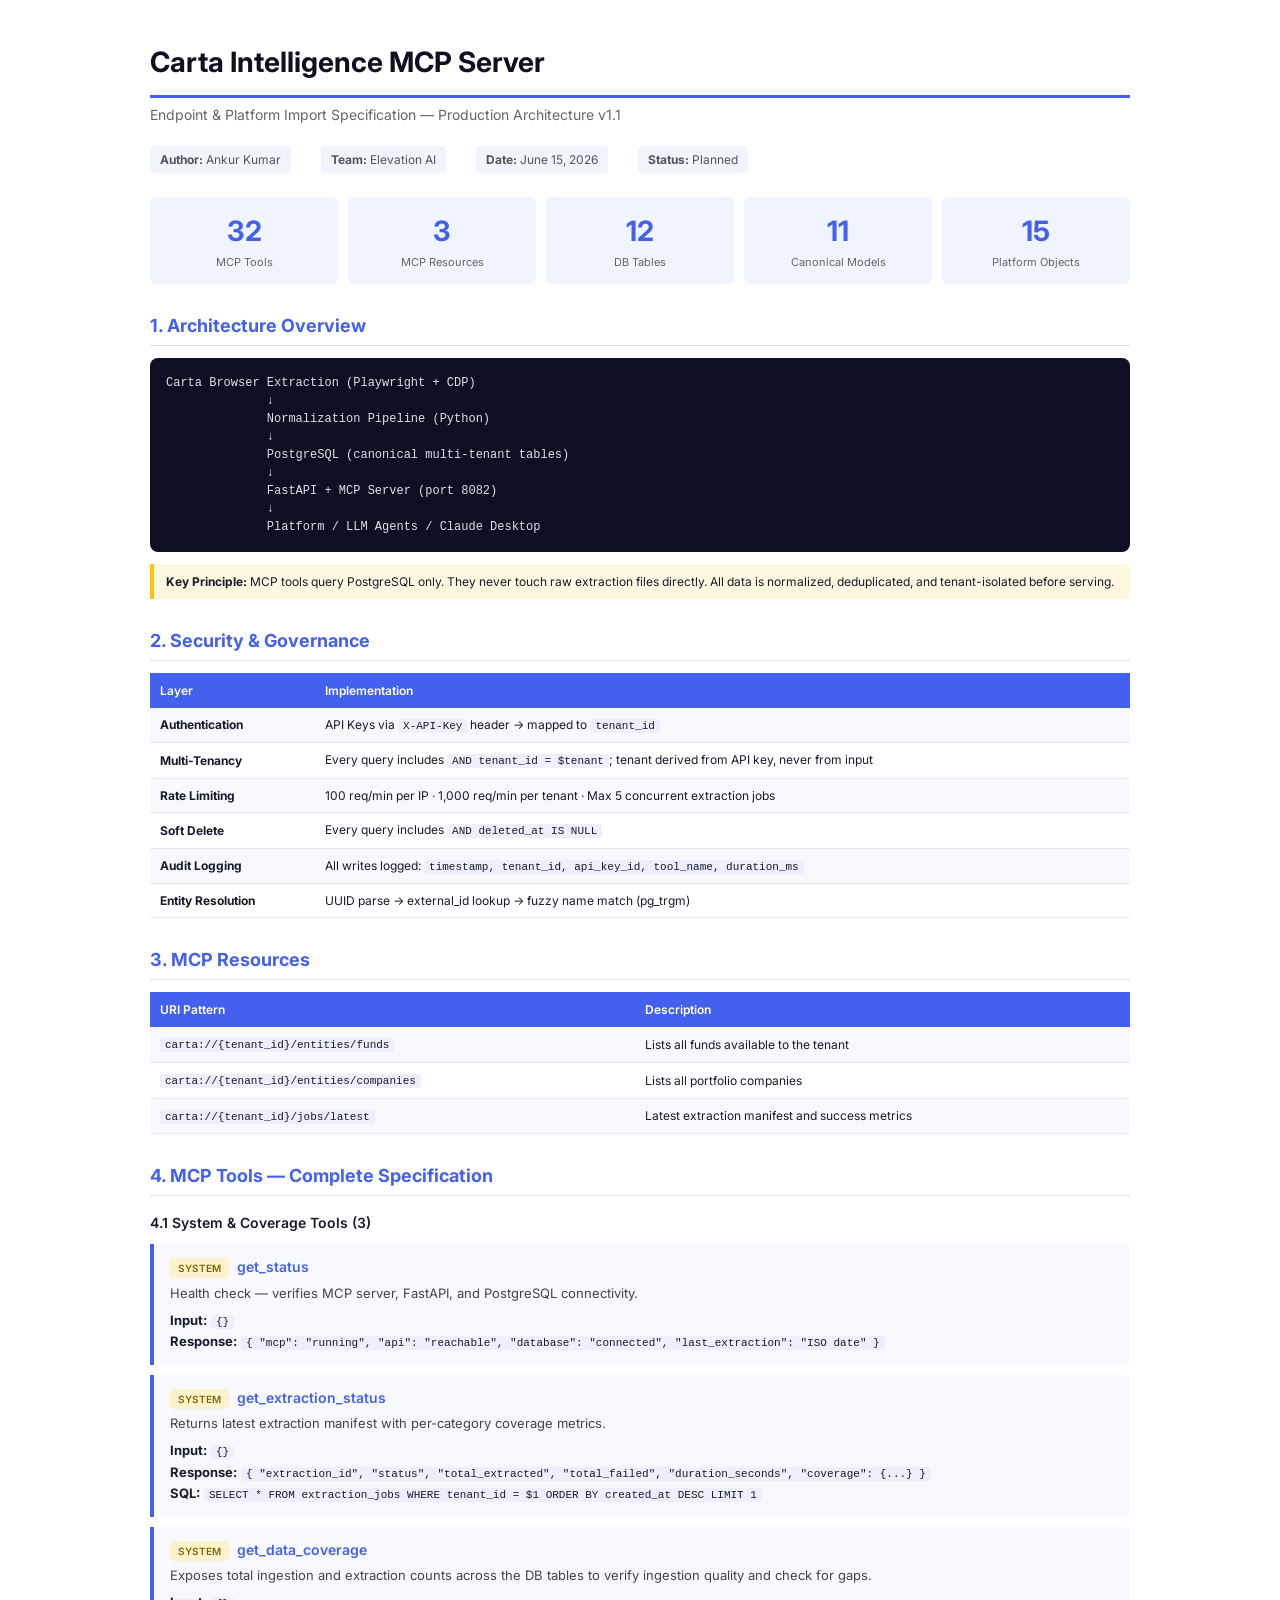
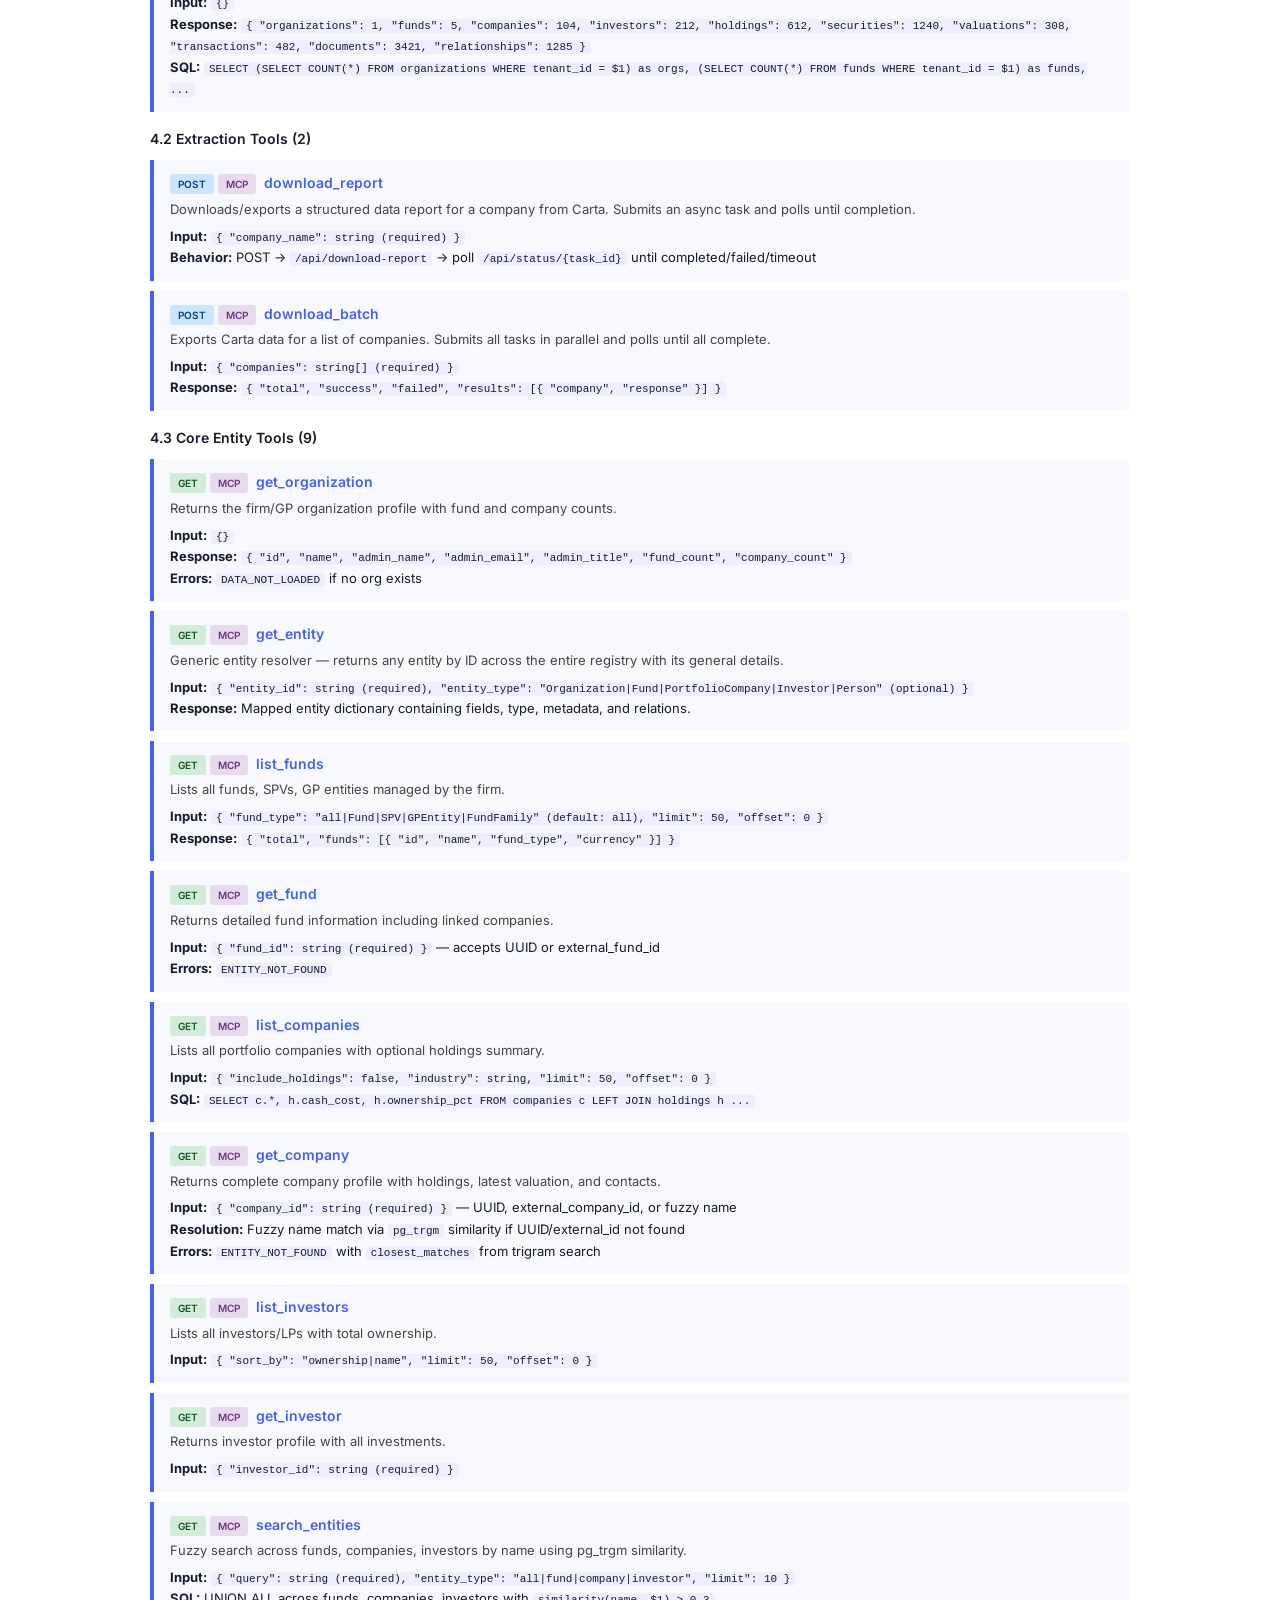
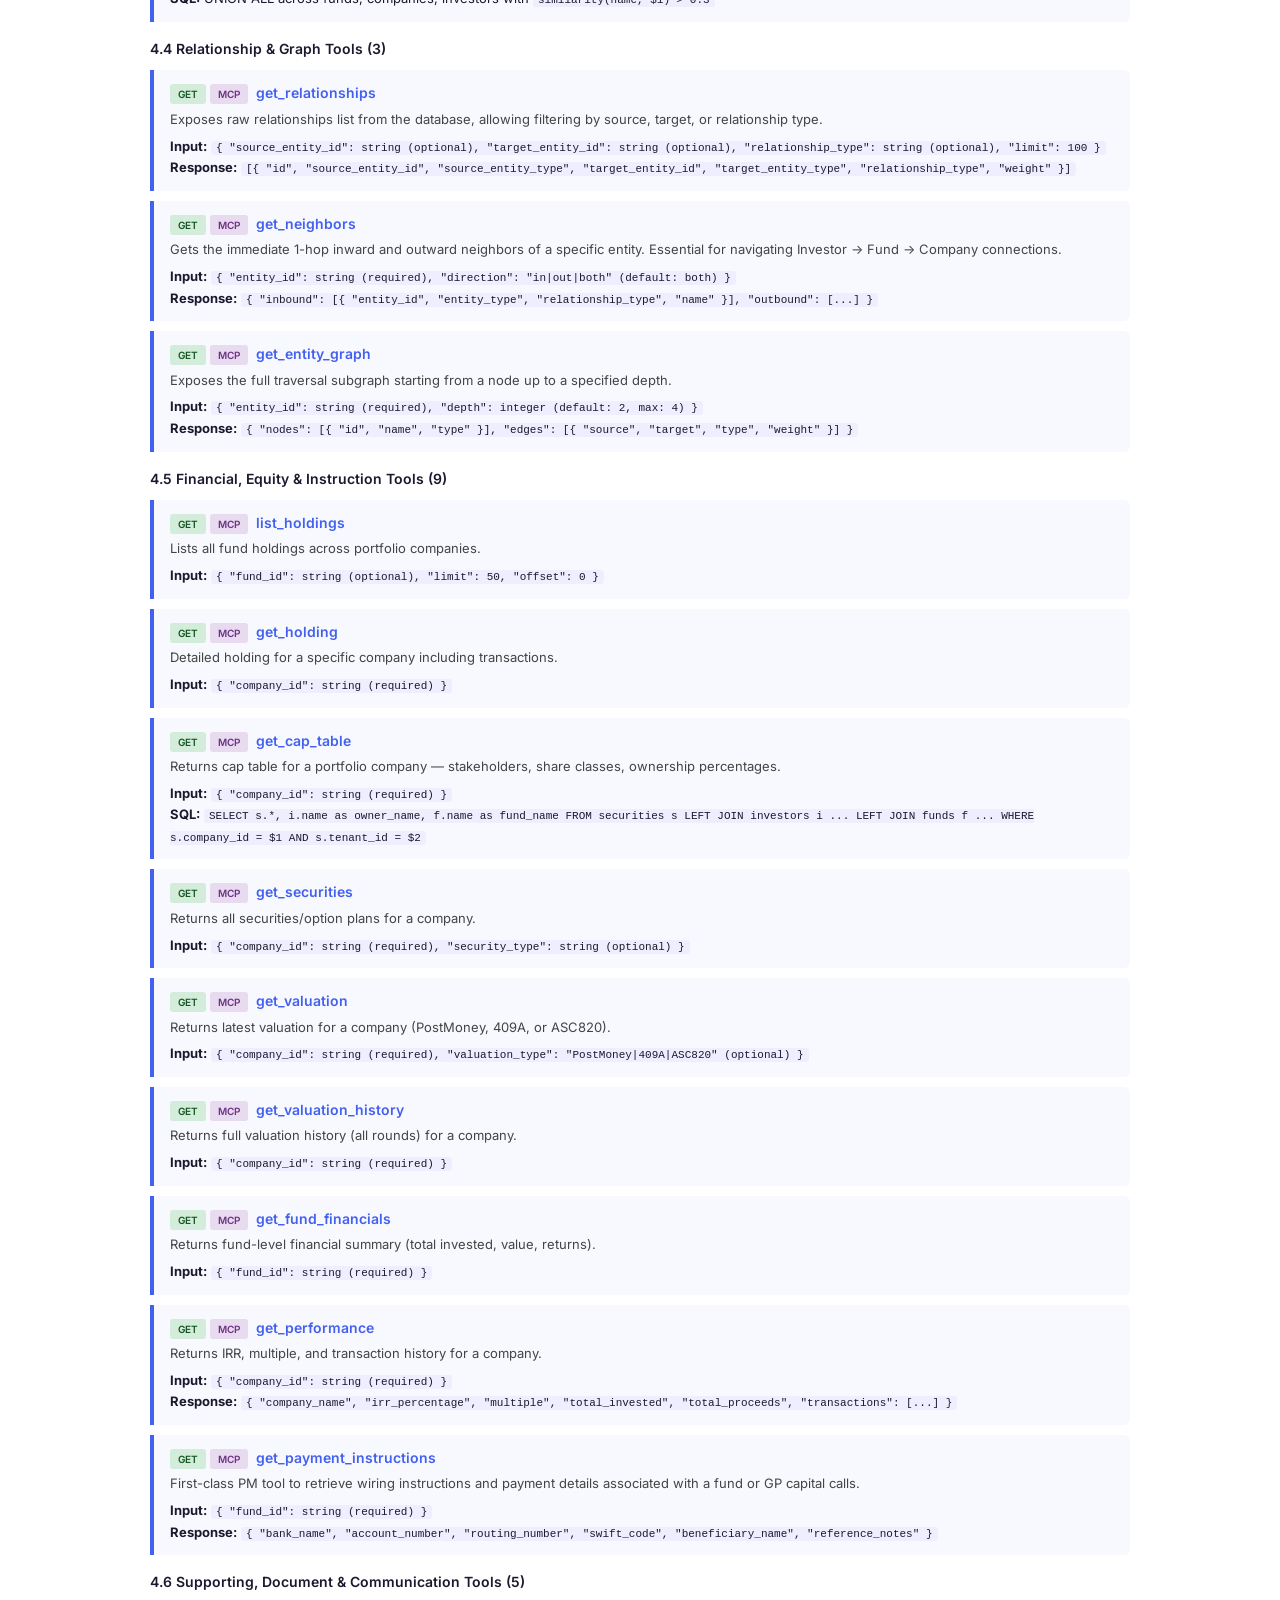
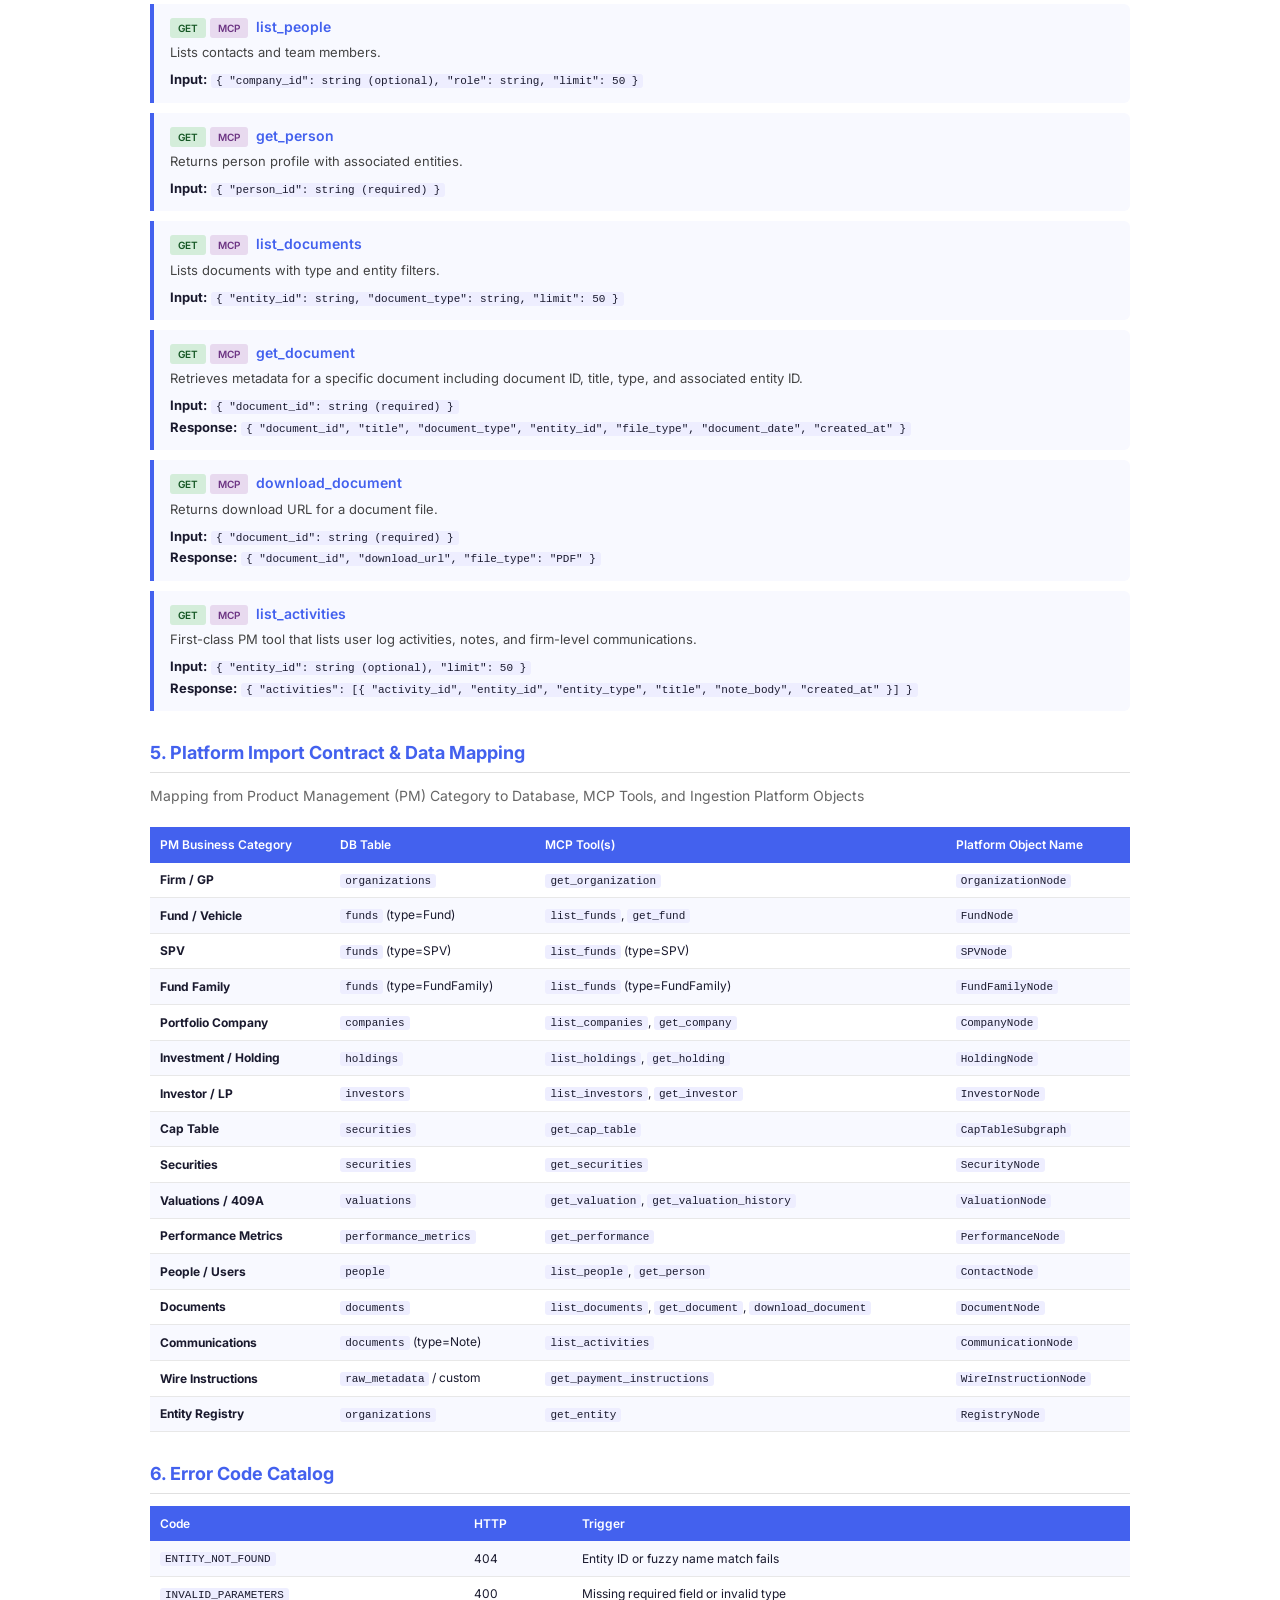
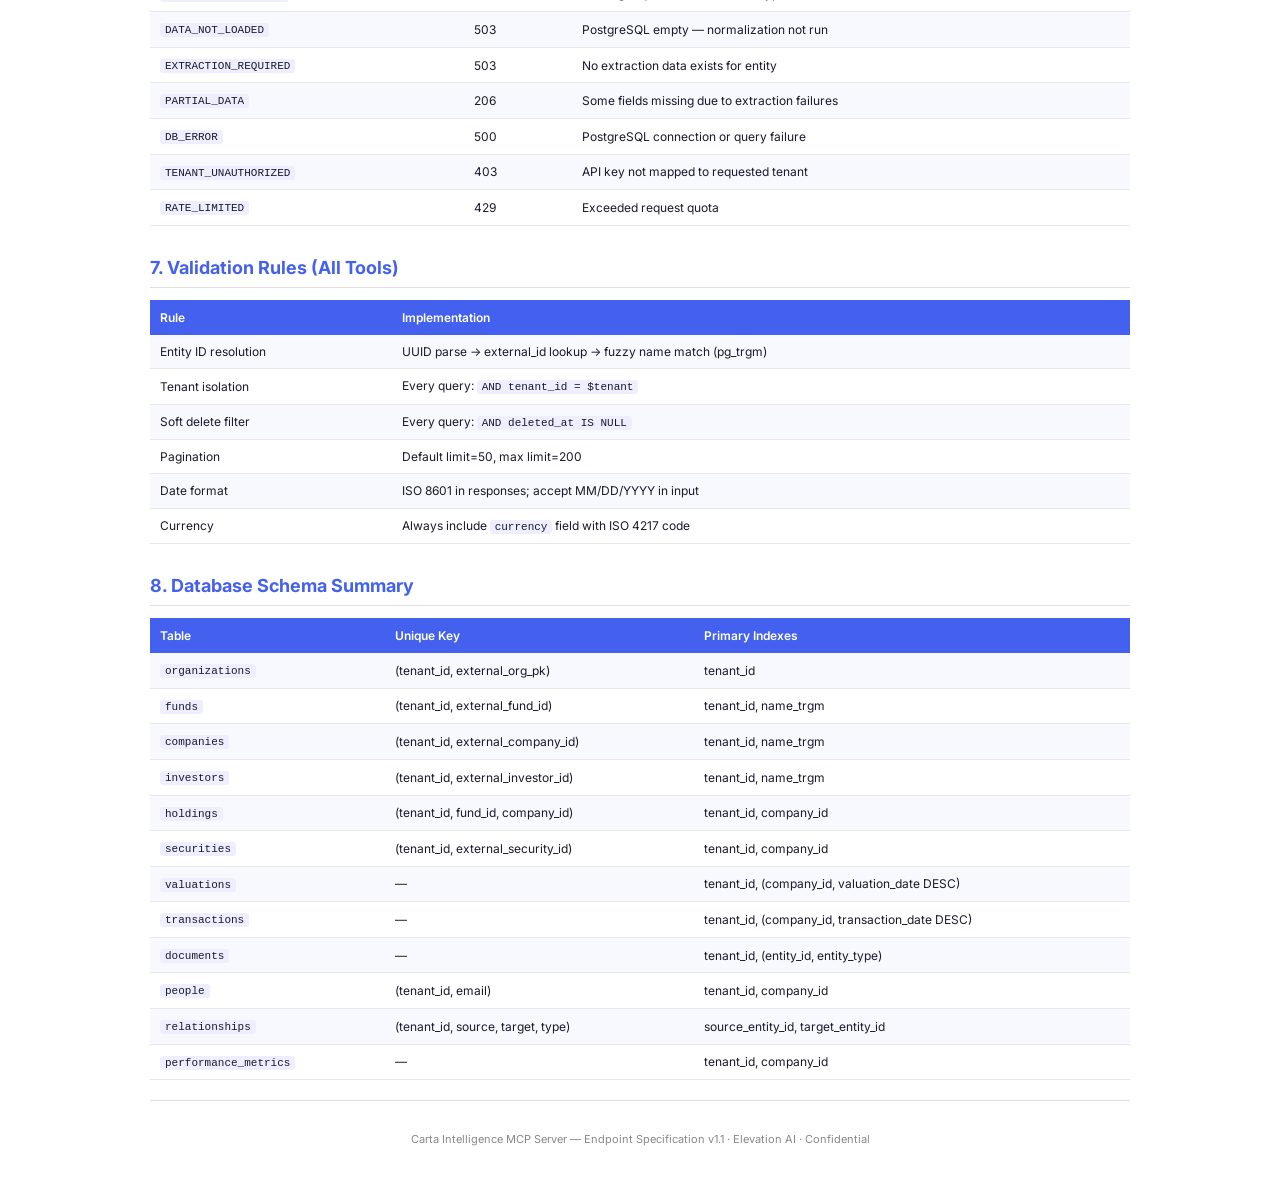
==== commit d1b23153: "live-account-scrapping" ====
--- a/docs/MCP_Endpoints_Specification.html
+++ b/docs/MCP_Endpoints_Specification.html
@@ -1,482 +1,871 @@
 <!DOCTYPE html>
 <html lang="en">
+
 <head>
-<meta charset="UTF-8">
-<title>Carta Intelligence MCP — Endpoint Specification v1.1</title>
-<style>
-@import url('https://fonts.googleapis.com/css2?family=Inter:wght@400;500;600;700&display=swap');
-*{margin:0;padding:0;box-sizing:border-box}
-body{font-family:'Inter',sans-serif;color:#1a1a2e;line-height:1.6;padding:40px 60px;max-width:1100px;margin:0 auto;font-size:13px}
-@media print{body{padding:20px 40px;font-size:11px}h1{font-size:22px!important}.page-break{page-break-before:always}}
-h1{font-size:28px;font-weight:700;color:#0f0f23;border-bottom:3px solid #4361ee;padding-bottom:10px;margin-bottom:6px}
-h2{font-size:18px;font-weight:700;color:#4361ee;margin:28px 0 12px;border-bottom:1px solid #e0e0e0;padding-bottom:4px}
-h3{font-size:14px;font-weight:600;color:#1a1a2e;margin:16px 0 6px}
-.subtitle{color:#666;font-size:14px;margin-bottom:20px}
-.meta{display:flex;gap:30px;margin-bottom:24px;font-size:12px;color:#555}
-.meta span{background:#f0f4ff;padding:4px 10px;border-radius:4px}
-table{width:100%;border-collapse:collapse;margin:10px 0 18px;font-size:12px}
-th{background:#4361ee;color:#fff;padding:8px 10px;text-align:left;font-weight:600}
-td{padding:7px 10px;border-bottom:1px solid #e8e8e8}
-tr:nth-child(even){background:#f8f9ff}
-.tool-card{background:#f8f9ff;border-left:4px solid #4361ee;padding:12px 16px;margin:10px 0;border-radius:0 6px 6px 0}
-.tool-card h3{margin:0 0 4px;color:#4361ee;font-size:14px}
-.tool-card .desc{color:#444;margin-bottom:6px}
-.label{display:inline-block;padding:2px 8px;border-radius:3px;font-size:10px;font-weight:600;margin-right:4px}
-.label-get{background:#d4edda;color:#155724}
-.label-post{background:#cce5ff;color:#004085}
-.label-mcp{background:#e8daef;color:#6c3483}
-.label-system{background:#fff3cd;color:#856404}
-code{background:#eef;padding:1px 5px;border-radius:3px;font-size:11px;font-family:'Courier New',monospace}
-.arch-box{background:#0f0f23;color:#e0e0e0;padding:16px;border-radius:8px;font-family:'Courier New',monospace;font-size:12px;margin:12px 0;white-space:pre;line-height:1.5}
-.note{background:#fff8e1;border-left:4px solid #ffc107;padding:8px 12px;margin:10px 0;font-size:12px;border-radius:0 4px 4px 0}
-.section-grid{display:grid;grid-template-columns:1fr 1fr;gap:10px}
-.stat{text-align:center;background:#f0f4ff;padding:12px;border-radius:6px}
-.stat .num{font-size:28px;font-weight:700;color:#4361ee}
-.stat .lbl{font-size:11px;color:#666}
-hr{border:none;border-top:1px solid #ddd;margin:20px 0}
-</style>
+       <meta charset="UTF-8">
+       <title>Carta Intelligence MCP — Endpoint Specification v1.1</title>
+       <style>
+              @import url('https://fonts.googleapis.com/css2?family=Inter:wght@400;500;600;700&display=swap');
+
+              * {
+                     margin: 0;
+                     padding: 0;
+                     box-sizing: border-box
+              }
+
+              body {
+                     font-family: 'Inter', sans-serif;
+                     color: #1a1a2e;
+                     line-height: 1.6;
+                     padding: 40px 60px;
+                     max-width: 1100px;
+                     margin: 0 auto;
+                     font-size: 13px
+              }
+
+              @media print {
+                     body {
+                            padding: 20px 40px;
+                            font-size: 11px
+                     }
+
+                     h1 {
+                            font-size: 22px !important
+                     }
+
+                     .page-break {
+                            page-break-before: always
+                     }
+              }
+
+              h1 {
+                     font-size: 28px;
+                     font-weight: 700;
+                     color: #0f0f23;
+                     border-bottom: 3px solid #4361ee;
+                     padding-bottom: 10px;
+                     margin-bottom: 6px
+              }
+
+              h2 {
+                     font-size: 18px;
+                     font-weight: 700;
+                     color: #4361ee;
+                     margin: 28px 0 12px;
+                     border-bottom: 1px solid #e0e0e0;
+                     padding-bottom: 4px
+              }
+
+              h3 {
+                     font-size: 14px;
+                     font-weight: 600;
+                     color: #1a1a2e;
+                     margin: 16px 0 6px
+              }
+
+              .subtitle {
+                     color: #666;
+                     font-size: 14px;
+                     margin-bottom: 20px
+              }
+
+              .meta {
+                     display: flex;
+                     gap: 30px;
+                     margin-bottom: 24px;
+                     font-size: 12px;
+                     color: #555
+              }
+
+              .meta span {
+                     background: #f0f4ff;
+                     padding: 4px 10px;
+                     border-radius: 4px
+              }
+
+              table {
+                     width: 100%;
+                     border-collapse: collapse;
+                     margin: 10px 0 18px;
+                     font-size: 12px
+              }
+
+              th {
+                     background: #4361ee;
+                     color: #fff;
+                     padding: 8px 10px;
+                     text-align: left;
+                     font-weight: 600
+              }
+
+              td {
+                     padding: 7px 10px;
+                     border-bottom: 1px solid #e8e8e8
+              }
+
+              tr:nth-child(even) {
+                     background: #f8f9ff
+              }
+
+              .tool-card {
+                     background: #f8f9ff;
+                     border-left: 4px solid #4361ee;
+                     padding: 12px 16px;
+                     margin: 10px 0;
+                     border-radius: 0 6px 6px 0
+              }
+
+              .tool-card h3 {
+                     margin: 0 0 4px;
+                     color: #4361ee;
+                     font-size: 14px
+              }
+
+              .tool-card .desc {
+                     color: #444;
+                     margin-bottom: 6px
+              }
+
+              .label {
+                     display: inline-block;
+                     padding: 2px 8px;
+                     border-radius: 3px;
+                     font-size: 10px;
+                     font-weight: 600;
+                     margin-right: 4px
+              }
+
+              .label-get {
+                     background: #d4edda;
+                     color: #155724
+              }
+
+              .label-post {
+                     background: #cce5ff;
+                     color: #004085
+              }
+
+              .label-mcp {
+                     background: #e8daef;
+                     color: #6c3483
+              }
+
+              .label-system {
+                     background: #fff3cd;
+                     color: #856404
+              }
+
+              code {
+                     background: #eef;
+                     padding: 1px 5px;
+                     border-radius: 3px;
+                     font-size: 11px;
+                     font-family: 'Courier New', monospace
+              }
+
+              .arch-box {
+                     background: #0f0f23;
+                     color: #e0e0e0;
+                     padding: 16px;
+                     border-radius: 8px;
+                     font-family: 'Courier New', monospace;
+                     font-size: 12px;
+                     margin: 12px 0;
+                     white-space: pre;
+                     line-height: 1.5
+              }
+
+              .note {
+                     background: #fff8e1;
+                     border-left: 4px solid #ffc107;
+                     padding: 8px 12px;
+                     margin: 10px 0;
+                     font-size: 12px;
+                     border-radius: 0 4px 4px 0
+              }
+
+              .section-grid {
+                     display: grid;
+                     grid-template-columns: 1fr 1fr;
+                     gap: 10px
+              }
+
+              .stat {
+                     text-align: center;
+                     background: #f0f4ff;
+                     padding: 12px;
+                     border-radius: 6px
+              }
+
+              .stat .num {
+                     font-size: 28px;
+                     font-weight: 700;
+                     color: #4361ee
+              }
+
+              .stat .lbl {
+                     font-size: 11px;
+                     color: #666
+              }
+
+              hr {
+                     border: none;
+                     border-top: 1px solid #ddd;
+                     margin: 20px 0
+              }
+       </style>
 </head>
+
 <body>
 
-<h1>Carta Intelligence MCP Server</h1>
-<p class="subtitle">Endpoint &amp; Platform Import Specification — Production Architecture v1.1</p>
-<div class="meta">
-<span><strong>Author:</strong> Ankur Kumar</span>
-<span><strong>Team:</strong> Elevation AI</span>
-<span><strong>Date:</strong> June 15, 2026</span>
-<span><strong>Status:</strong> Planned</span>
-</div>
-
-<div class="section-grid" style="grid-template-columns:repeat(5,1fr);margin-bottom:20px">
-<div class="stat"><div class="num">32</div><div class="lbl">MCP Tools</div></div>
-<div class="stat"><div class="num">3</div><div class="lbl">MCP Resources</div></div>
-<div class="stat"><div class="num">12</div><div class="lbl">DB Tables</div></div>
-<div class="stat"><div class="num">11</div><div class="lbl">Canonical Models</div></div>
-<div class="stat"><div class="num">15</div><div class="lbl">Platform Objects</div></div>
-</div>
-
-<h2>1. Architecture Overview</h2>
-<div class="arch-box">Carta Browser Extraction (Playwright + CDP)
-       ↓
-Normalization Pipeline (Python)
-       ↓
-PostgreSQL (canonical multi-tenant tables)
-       ↓
-FastAPI + MCP Server (port 8082)
-       ↓
-Platform / LLM Agents / Claude Desktop</div>
-
-<div class="note"><strong>Key Principle:</strong> MCP tools query PostgreSQL only. They never touch raw extraction files directly. All data is normalized, deduplicated, and tenant-isolated before serving.</div>
-
-<h2>2. Security &amp; Governance</h2>
-<table>
-<tr><th>Layer</th><th>Implementation</th></tr>
-<tr><td><strong>Authentication</strong></td><td>API Keys via <code>X-API-Key</code> header → mapped to <code>tenant_id</code></td></tr>
-<tr><td><strong>Multi-Tenancy</strong></td><td>Every query includes <code>AND tenant_id = $tenant</code>; tenant derived from API key, never from input</td></tr>
-<tr><td><strong>Rate Limiting</strong></td><td>100 req/min per IP · 1,000 req/min per tenant · Max 5 concurrent extraction jobs</td></tr>
-<tr><td><strong>Soft Delete</strong></td><td>Every query includes <code>AND deleted_at IS NULL</code></td></tr>
-<tr><td><strong>Audit Logging</strong></td><td>All writes logged: <code>timestamp, tenant_id, api_key_id, tool_name, duration_ms</code></td></tr>
-<tr><td><strong>Entity Resolution</strong></td><td>UUID parse → external_id lookup → fuzzy name match (pg_trgm)</td></tr>
-</table>
-
-<h2>3. MCP Resources</h2>
-<table>
-<tr><th>URI Pattern</th><th>Description</th></tr>
-<tr><td><code>carta://{tenant_id}/entities/funds</code></td><td>Lists all funds available to the tenant</td></tr>
-<tr><td><code>carta://{tenant_id}/entities/companies</code></td><td>Lists all portfolio companies</td></tr>
-<tr><td><code>carta://{tenant_id}/jobs/latest</code></td><td>Latest extraction manifest and success metrics</td></tr>
-</table>
-
-<div class="page-break"></div>
-<h2>4. MCP Tools — Complete Specification</h2>
-
-<h3>4.1 System &amp; Coverage Tools (3)</h3>
-
-<div class="tool-card">
-<h3><span class="label label-system">SYSTEM</span> get_status</h3>
-<div class="desc">Health check — verifies MCP server, FastAPI, and PostgreSQL connectivity.</div>
-<strong>Input:</strong> <code>{}</code><br>
-<strong>Response:</strong> <code>{ "mcp": "running", "api": "reachable", "database": "connected", "last_extraction": "ISO date" }</code>
-</div>
-
-<div class="tool-card">
-<h3><span class="label label-system">SYSTEM</span> get_extraction_status</h3>
-<div class="desc">Returns latest extraction manifest with per-category coverage metrics.</div>
-<strong>Input:</strong> <code>{}</code><br>
-<strong>Response:</strong> <code>{ "extraction_id", "status", "total_extracted", "total_failed", "duration_seconds", "coverage": {...} }</code><br>
-<strong>SQL:</strong> <code>SELECT * FROM extraction_jobs WHERE tenant_id = $1 ORDER BY created_at DESC LIMIT 1</code>
-</div>
-
-<div class="tool-card">
-<h3><span class="label label-system">SYSTEM</span> get_data_coverage</h3>
-<div class="desc">Exposes total ingestion and extraction counts across the DB tables to verify ingestion quality and check for gaps.</div>
-<strong>Input:</strong> <code>{}</code><br>
-<strong>Response:</strong> <code>{ "organizations": 1, "funds": 5, "companies": 104, "investors": 212, "holdings": 612, "securities": 1240, "valuations": 308, "transactions": 482, "documents": 3421, "relationships": 1285 }</code><br>
-<strong>SQL:</strong> <code>SELECT (SELECT COUNT(*) FROM organizations WHERE tenant_id = $1) as orgs, (SELECT COUNT(*) FROM funds WHERE tenant_id = $1) as funds, ...</code>
-</div>
-
-<h3>4.2 Extraction Tools (2)</h3>
-
-<div class="tool-card">
-<h3><span class="label label-post">POST</span><span class="label label-mcp">MCP</span> download_report</h3>
-<div class="desc">Downloads/exports a structured data report for a company from Carta. Submits an async task and polls until completion.</div>
-<strong>Input:</strong> <code>{ "company_name": string (required) }</code><br>
-<strong>Behavior:</strong> POST → <code>/api/download-report</code> → poll <code>/api/status/{task_id}</code> until completed/failed/timeout
-</div>
-
-<div class="tool-card">
-<h3><span class="label label-post">POST</span><span class="label label-mcp">MCP</span> download_batch</h3>
-<div class="desc">Exports Carta data for a list of companies. Submits all tasks in parallel and polls until all complete.</div>
-<strong>Input:</strong> <code>{ "companies": string[] (required) }</code><br>
-<strong>Response:</strong> <code>{ "total", "success", "failed", "results": [{ "company", "response" }] }</code>
-</div>
-
-<h3>4.3 Core Entity Tools (9)</h3>
-
-<div class="tool-card">
-<h3><span class="label label-get">GET</span><span class="label label-mcp">MCP</span> get_organization</h3>
-<div class="desc">Returns the firm/GP organization profile with fund and company counts.</div>
-<strong>Input:</strong> <code>{}</code><br>
-<strong>Response:</strong> <code>{ "id", "name", "admin_name", "admin_email", "admin_title", "fund_count", "company_count" }</code><br>
-<strong>Errors:</strong> <code>DATA_NOT_LOADED</code> if no org exists
-</div>
-
-<div class="tool-card">
-<h3><span class="label label-get">GET</span><span class="label label-mcp">MCP</span> get_entity</h3>
-<div class="desc">Generic entity resolver — returns any entity by ID across the entire registry with its general details.</div>
-<strong>Input:</strong> <code>{ "entity_id": string (required), "entity_type": "Organization|Fund|PortfolioCompany|Investor|Person" (optional) }</code><br>
-<strong>Response:</strong> Mapped entity dictionary containing fields, type, metadata, and relations.
-</div>
-
-<div class="tool-card">
-<h3><span class="label label-get">GET</span><span class="label label-mcp">MCP</span> list_funds</h3>
-<div class="desc">Lists all funds, SPVs, GP entities managed by the firm.</div>
-<strong>Input:</strong> <code>{ "fund_type": "all|Fund|SPV|GPEntity|FundFamily" (default: all), "limit": 50, "offset": 0 }</code><br>
-<strong>Response:</strong> <code>{ "total", "funds": [{ "id", "name", "fund_type", "currency" }] }</code>
-</div>
-
-<div class="tool-card">
-<h3><span class="label label-get">GET</span><span class="label label-mcp">MCP</span> get_fund</h3>
-<div class="desc">Returns detailed fund information including linked companies.</div>
-<strong>Input:</strong> <code>{ "fund_id": string (required) }</code> — accepts UUID or external_fund_id<br>
-<strong>Errors:</strong> <code>ENTITY_NOT_FOUND</code>
-</div>
-
-<div class="tool-card">
-<h3><span class="label label-get">GET</span><span class="label label-mcp">MCP</span> list_companies</h3>
-<div class="desc">Lists all portfolio companies with optional holdings summary.</div>
-<strong>Input:</strong> <code>{ "include_holdings": false, "industry": string, "limit": 50, "offset": 0 }</code><br>
-<strong>SQL:</strong> <code>SELECT c.*, h.cash_cost, h.ownership_pct FROM companies c LEFT JOIN holdings h ...</code>
-</div>
-
-<div class="tool-card">
-<h3><span class="label label-get">GET</span><span class="label label-mcp">MCP</span> get_company</h3>
-<div class="desc">Returns complete company profile with holdings, latest valuation, and contacts.</div>
-<strong>Input:</strong> <code>{ "company_id": string (required) }</code> — UUID, external_company_id, or fuzzy name<br>
-<strong>Resolution:</strong> Fuzzy name match via <code>pg_trgm</code> similarity if UUID/external_id not found<br>
-<strong>Errors:</strong> <code>ENTITY_NOT_FOUND</code> with <code>closest_matches</code> from trigram search
-</div>
-
-<div class="tool-card">
-<h3><span class="label label-get">GET</span><span class="label label-mcp">MCP</span> list_investors</h3>
-<div class="desc">Lists all investors/LPs with total ownership.</div>
-<strong>Input:</strong> <code>{ "sort_by": "ownership|name", "limit": 50, "offset": 0 }</code>
-</div>
-
-<div class="tool-card">
-<h3><span class="label label-get">GET</span><span class="label label-mcp">MCP</span> get_investor</h3>
-<div class="desc">Returns investor profile with all investments.</div>
-<strong>Input:</strong> <code>{ "investor_id": string (required) }</code>
-</div>
-
-<div class="tool-card">
-<h3><span class="label label-get">GET</span><span class="label label-mcp">MCP</span> search_entities</h3>
-<div class="desc">Fuzzy search across funds, companies, investors by name using pg_trgm similarity.</div>
-<strong>Input:</strong> <code>{ "query": string (required), "entity_type": "all|fund|company|investor", "limit": 10 }</code><br>
-<strong>SQL:</strong> UNION ALL across funds, companies, investors with <code>similarity(name, $1) > 0.3</code>
-</div>
-
-<div class="page-break"></div>
-<h3>4.4 Relationship &amp; Graph Tools (3)</h3>
-
-<div class="tool-card">
-<h3><span class="label label-get">GET</span><span class="label label-mcp">MCP</span> get_relationships</h3>
-<div class="desc">Exposes raw relationships list from the database, allowing filtering by source, target, or relationship type.</div>
-<strong>Input:</strong> <code>{ "source_entity_id": string (optional), "target_entity_id": string (optional), "relationship_type": string (optional), "limit": 100 }</code><br>
-<strong>Response:</strong> <code>[{ "id", "source_entity_id", "source_entity_type", "target_entity_id", "target_entity_type", "relationship_type", "weight" }]</code>
-</div>
-
-<div class="tool-card">
-<h3><span class="label label-get">GET</span><span class="label label-mcp">MCP</span> get_neighbors</h3>
-<div class="desc">Gets the immediate 1-hop inward and outward neighbors of a specific entity. Essential for navigating Investor → Fund → Company connections.</div>
-<strong>Input:</strong> <code>{ "entity_id": string (required), "direction": "in|out|both" (default: both) }</code><br>
-<strong>Response:</strong> <code>{ "inbound": [{ "entity_id", "entity_type", "relationship_type", "name" }], "outbound": [...] }</code>
-</div>
-
-<div class="tool-card">
-<h3><span class="label label-get">GET</span><span class="label label-mcp">MCP</span> get_entity_graph</h3>
-<div class="desc">Exposes the full traversal subgraph starting from a node up to a specified depth.</div>
-<strong>Input:</strong> <code>{ "entity_id": string (required), "depth": integer (default: 2, max: 4) }</code><br>
-<strong>Response:</strong> <code>{ "nodes": [{ "id", "name", "type" }], "edges": [{ "source", "target", "type", "weight" }] }</code>
-</div>
-
-<h3>4.5 Financial, Equity &amp; Instruction Tools (9)</h3>
-
-<div class="tool-card">
-<h3><span class="label label-get">GET</span><span class="label label-mcp">MCP</span> list_holdings</h3>
-<div class="desc">Lists all fund holdings across portfolio companies.</div>
-<strong>Input:</strong> <code>{ "fund_id": string (optional), "limit": 50, "offset": 0 }</code>
-</div>
-
-<div class="tool-card">
-<h3><span class="label label-get">GET</span><span class="label label-mcp">MCP</span> get_holding</h3>
-<div class="desc">Detailed holding for a specific company including transactions.</div>
-<strong>Input:</strong> <code>{ "company_id": string (required) }</code>
-</div>
-
-<div class="tool-card">
-<h3><span class="label label-get">GET</span><span class="label label-mcp">MCP</span> get_cap_table</h3>
-<div class="desc">Returns cap table for a portfolio company — stakeholders, share classes, ownership percentages.</div>
-<strong>Input:</strong> <code>{ "company_id": string (required) }</code><br>
-<strong>SQL:</strong> <code>SELECT s.*, i.name as owner_name, f.name as fund_name FROM securities s LEFT JOIN investors i ... LEFT JOIN funds f ... WHERE s.company_id = $1 AND s.tenant_id = $2</code>
-</div>
-
-<div class="tool-card">
-<h3><span class="label label-get">GET</span><span class="label label-mcp">MCP</span> get_securities</h3>
-<div class="desc">Returns all securities/option plans for a company.</div>
-<strong>Input:</strong> <code>{ "company_id": string (required), "security_type": string (optional) }</code>
-</div>
-
-<div class="tool-card">
-<h3><span class="label label-get">GET</span><span class="label label-mcp">MCP</span> get_valuation</h3>
-<div class="desc">Returns latest valuation for a company (PostMoney, 409A, or ASC820).</div>
-<strong>Input:</strong> <code>{ "company_id": string (required), "valuation_type": "PostMoney|409A|ASC820" (optional) }</code>
-</div>
-
-<div class="tool-card">
-<h3><span class="label label-get">GET</span><span class="label label-mcp">MCP</span> get_valuation_history</h3>
-<div class="desc">Returns full valuation history (all rounds) for a company.</div>
-<strong>Input:</strong> <code>{ "company_id": string (required) }</code>
-</div>
-
-<div class="tool-card">
-<h3><span class="label label-get">GET</span><span class="label label-mcp">MCP</span> get_fund_financials</h3>
-<div class="desc">Returns fund-level financial summary (total invested, value, returns).</div>
-<strong>Input:</strong> <code>{ "fund_id": string (required) }</code>
-</div>
-
-<div class="tool-card">
-<h3><span class="label label-get">GET</span><span class="label label-mcp">MCP</span> get_performance</h3>
-<div class="desc">Returns IRR, multiple, and transaction history for a company.</div>
-<strong>Input:</strong> <code>{ "company_id": string (required) }</code><br>
-<strong>Response:</strong> <code>{ "company_name", "irr_percentage", "multiple", "total_invested", "total_proceeds", "transactions": [...] }</code>
-</div>
-
-<div class="tool-card">
-<h3><span class="label label-get">GET</span><span class="label label-mcp">MCP</span> get_payment_instructions</h3>
-<div class="desc">First-class PM tool to retrieve wiring instructions and payment details associated with a fund or GP capital calls.</div>
-<strong>Input:</strong> <code>{ "fund_id": string (required) }</code><br>
-<strong>Response:</strong> <code>{ "bank_name", "account_number", "routing_number", "swift_code", "beneficiary_name", "reference_notes" }</code>
-</div>
-
-<div class="page-break"></div>
-<h3>4.6 Supporting, Document &amp; Communication Tools (5)</h3>
-
-<div class="tool-card">
-<h3><span class="label label-get">GET</span><span class="label label-mcp">MCP</span> list_people</h3>
-<div class="desc">Lists contacts and team members.</div>
-<strong>Input:</strong> <code>{ "company_id": string (optional), "role": string, "limit": 50 }</code>
-</div>
-
-<div class="tool-card">
-<h3><span class="label label-get">GET</span><span class="label label-mcp">MCP</span> get_person</h3>
-<div class="desc">Returns person profile with associated entities.</div>
-<strong>Input:</strong> <code>{ "person_id": string (required) }</code>
-</div>
-
-<div class="tool-card">
-<h3><span class="label label-get">GET</span><span class="label label-mcp">MCP</span> list_documents</h3>
-<div class="desc">Lists documents with type and entity filters.</div>
-<strong>Input:</strong> <code>{ "entity_id": string, "document_type": string, "limit": 50 }</code>
-</div>
-
-<div class="tool-card">
-<h3><span class="label label-get">GET</span><span class="label label-mcp">MCP</span> get_document</h3>
-<div class="desc">Retrieves metadata for a specific document including document ID, title, type, and associated entity ID.</div>
-<strong>Input:</strong> <code>{ "document_id": string (required) }</code><br>
-<strong>Response:</strong> <code>{ "document_id", "title", "document_type", "entity_id", "file_type", "document_date", "created_at" }</code>
-</div>
-
-<div class="tool-card">
-<h3><span class="label label-get">GET</span><span class="label label-mcp">MCP</span> download_document</h3>
-<div class="desc">Returns download URL for a document file.</div>
-<strong>Input:</strong> <code>{ "document_id": string (required) }</code><br>
-<strong>Response:</strong> <code>{ "document_id", "download_url", "file_type": "PDF" }</code>
-</div>
-
-<div class="tool-card">
-<h3><span class="label label-get">GET</span><span class="label label-mcp">MCP</span> list_activities</h3>
-<div class="desc">First-class PM tool that lists user log activities, notes, and firm-level communications.</div>
-<strong>Input:</strong> <code>{ "entity_id": string (optional), "limit": 50 }</code><br>
-<strong>Response:</strong> <code>{ "activities": [{ "activity_id", "entity_id", "entity_type", "title", "note_body", "created_at" }] }</code>
-</div>
-
-<div class="page-break"></div>
-<h2>5. Platform Import Contract &amp; Data Mapping</h2>
-<p class="subtitle">Mapping from Product Management (PM) Category to Database, MCP Tools, and Ingestion Platform Objects</p>
-<table>
-<thead>
-<tr>
-<th>PM Business Category</th>
-<th>DB Table</th>
-<th>MCP Tool(s)</th>
-<th>Platform Object Name</th>
-</tr>
-</thead>
-<tbody>
-<tr>
-<td><strong>Firm / GP</strong></td>
-<td><code>organizations</code></td>
-<td><code>get_organization</code></td>
-<td><code>OrganizationNode</code></td>
-</tr>
-<tr>
-<td><strong>Fund / Vehicle</strong></td>
-<td><code>funds</code> (type=Fund)</td>
-<td><code>list_funds</code>, <code>get_fund</code></td>
-<td><code>FundNode</code></td>
-</tr>
-<tr>
-<td><strong>SPV</strong></td>
-<td><code>funds</code> (type=SPV)</td>
-<td><code>list_funds</code> (type=SPV)</td>
-<td><code>SPVNode</code></td>
-</tr>
-<tr>
-<td><strong>Fund Family</strong></td>
-<td><code>funds</code> (type=FundFamily)</td>
-<td><code>list_funds</code> (type=FundFamily)</td>
-<td><code>FundFamilyNode</code></td>
-</tr>
-<tr>
-<td><strong>Portfolio Company</strong></td>
-<td><code>companies</code></td>
-<td><code>list_companies</code>, <code>get_company</code></td>
-<td><code>CompanyNode</code></td>
-</tr>
-<tr>
-<td><strong>Investment / Holding</strong></td>
-<td><code>holdings</code></td>
-<td><code>list_holdings</code>, <code>get_holding</code></td>
-<td><code>HoldingNode</code></td>
-</tr>
-<tr>
-<td><strong>Investor / LP</strong></td>
-<td><code>investors</code></td>
-<td><code>list_investors</code>, <code>get_investor</code></td>
-<td><code>InvestorNode</code></td>
-</tr>
-<tr>
-<td><strong>Cap Table</strong></td>
-<td><code>securities</code></td>
-<td><code>get_cap_table</code></td>
-<td><code>CapTableSubgraph</code></td>
-</tr>
-<tr>
-<td><strong>Securities</strong></td>
-<td><code>securities</code></td>
-<td><code>get_securities</code></td>
-<td><code>SecurityNode</code></td>
-</tr>
-<tr>
-<td><strong>Valuations / 409A</strong></td>
-<td><code>valuations</code></td>
-<td><code>get_valuation</code>, <code>get_valuation_history</code></td>
-<td><code>ValuationNode</code></td>
-</tr>
-<tr>
-<td><strong>Performance Metrics</strong></td>
-<td><code>performance_metrics</code></td>
-<td><code>get_performance</code></td>
-<td><code>PerformanceNode</code></td>
-</tr>
-<tr>
-<td><strong>People / Users</strong></td>
-<td><code>people</code></td>
-<td><code>list_people</code>, <code>get_person</code></td>
-<td><code>ContactNode</code></td>
-</tr>
-<tr>
-<td><strong>Documents</strong></td>
-<td><code>documents</code></td>
-<td><code>list_documents</code>, <code>get_document</code>, <code>download_document</code></td>
-<td><code>DocumentNode</code></td>
-</tr>
-<tr>
-<td><strong>Communications</strong></td>
-<td><code>documents</code> (type=Note)</td>
-<td><code>list_activities</code></td>
-<td><code>CommunicationNode</code></td>
-</tr>
-<tr>
-<td><strong>Wire Instructions</strong></td>
-<td><code>raw_metadata</code> / custom</td>
-<td><code>get_payment_instructions</code></td>
-<td><code>WireInstructionNode</code></td>
-</tr>
-<tr>
-<td><strong>Entity Registry</strong></td>
-<td><code>organizations</code></td>
-<td><code>get_entity</code></td>
-<td><code>RegistryNode</code></td>
-</tr>
-</tbody>
-</table>
-
-<h2>6. Error Code Catalog</h2>
-<table>
-<tr><th>Code</th><th>HTTP</th><th>Trigger</th></tr>
-<tr><td><code>ENTITY_NOT_FOUND</code></td><td>404</td><td>Entity ID or fuzzy name match fails</td></tr>
-<tr><td><code>INVALID_PARAMETERS</code></td><td>400</td><td>Missing required field or invalid type</td></tr>
-<tr><td><code>DATA_NOT_LOADED</code></td><td>503</td><td>PostgreSQL empty — normalization not run</td></tr>
-<tr><td><code>EXTRACTION_REQUIRED</code></td><td>503</td><td>No extraction data exists for entity</td></tr>
-<tr><td><code>PARTIAL_DATA</code></td><td>206</td><td>Some fields missing due to extraction failures</td></tr>
-<tr><td><code>DB_ERROR</code></td><td>500</td><td>PostgreSQL connection or query failure</td></tr>
-<tr><td><code>TENANT_UNAUTHORIZED</code></td><td>403</td><td>API key not mapped to requested tenant</td></tr>
-<tr><td><code>RATE_LIMITED</code></td><td>429</td><td>Exceeded request quota</td></tr>
-</table>
-
-<h2>7. Validation Rules (All Tools)</h2>
-<table>
-<tr><th>Rule</th><th>Implementation</th></tr>
-<tr><td>Entity ID resolution</td><td>UUID parse → external_id lookup → fuzzy name match (pg_trgm)</td></tr>
-<tr><td>Tenant isolation</td><td>Every query: <code>AND tenant_id = $tenant</code></td></tr>
-<tr><td>Soft delete filter</td><td>Every query: <code>AND deleted_at IS NULL</code></td></tr>
-<tr><td>Pagination</td><td>Default limit=50, max limit=200</td></tr>
-<tr><td>Date format</td><td>ISO 8601 in responses; accept MM/DD/YYYY in input</td></tr>
-<tr><td>Currency</td><td>Always include <code>currency</code> field with ISO 4217 code</td></tr>
-</table>
-
-<h2>8. Database Schema Summary</h2>
-<table>
-<tr><th>Table</th><th>Unique Key</th><th>Primary Indexes</th></tr>
-<tr><td><code>organizations</code></td><td>(tenant_id, external_org_pk)</td><td>tenant_id</td></tr>
-<tr><td><code>funds</code></td><td>(tenant_id, external_fund_id)</td><td>tenant_id, name_trgm</td></tr>
-<tr><td><code>companies</code></td><td>(tenant_id, external_company_id)</td><td>tenant_id, name_trgm</td></tr>
-<tr><td><code>investors</code></td><td>(tenant_id, external_investor_id)</td><td>tenant_id, name_trgm</td></tr>
-<tr><td><code>holdings</code></td><td>(tenant_id, fund_id, company_id)</td><td>tenant_id, company_id</td></tr>
-<tr><td><code>securities</code></td><td>(tenant_id, external_security_id)</td><td>tenant_id, company_id</td></tr>
-<tr><td><code>valuations</code></td><td>—</td><td>tenant_id, (company_id, valuation_date DESC)</td></tr>
-<tr><td><code>transactions</code></td><td>—</td><td>tenant_id, (company_id, transaction_date DESC)</td></tr>
-<tr><td><code>documents</code></td><td>—</td><td>tenant_id, (entity_id, entity_type)</td></tr>
-<tr><td><code>people</code></td><td>(tenant_id, email)</td><td>tenant_id, company_id</td></tr>
-<tr><td><code>relationships</code></td><td>(tenant_id, source, target, type)</td><td>source_entity_id, target_entity_id</td></tr>
-<tr><td><code>performance_metrics</code></td><td>—</td><td>tenant_id, company_id</td></tr>
-</table>
-
-<hr>
-<p style="text-align:center;color:#888;font-size:11px;margin-top:30px">
-Carta Intelligence MCP Server — Endpoint Specification v1.1 · Elevation AI · Confidential
-</p>
+       <h1>Carta Intelligence MCP Server</h1>
+       <p class="subtitle">Endpoint &amp; Platform Import Specification — Production Architecture v1.1</p>
+       <div class="meta">
+              <span><strong>Author:</strong> Ankur Kumar</span>
+              <span><strong>Team:</strong> Elevation AI</span>
+              <span><strong>Date:</strong> June 15, 2026</span>
+              <span><strong>Status:</strong> Planned</span>
+       </div>
+
+       <div class="section-grid" style="grid-template-columns:repeat(5,1fr);margin-bottom:20px">
+              <div class="stat">
+                     <div class="num">32</div>
+                     <div class="lbl">MCP Tools</div>
+              </div>
+              <div class="stat">
+                     <div class="num">3</div>
+                     <div class="lbl">MCP Resources</div>
+              </div>
+              <div class="stat">
+                     <div class="num">12</div>
+                     <div class="lbl">DB Tables</div>
+              </div>
+              <div class="stat">
+                     <div class="num">11</div>
+                     <div class="lbl">Canonical Models</div>
+              </div>
+              <div class="stat">
+                     <div class="num">15</div>
+                     <div class="lbl">Platform Objects</div>
+              </div>
+       </div>
+
+       <h2>1. Architecture Overview</h2>
+       <div class="arch-box">Carta Browser Extraction (Playwright + CDP)
+              ↓
+              Normalization Pipeline (Python)
+              ↓
+              PostgreSQL (canonical multi-tenant tables)
+              ↓
+              FastAPI + MCP Server (port 8082)
+              ↓
+              Platform / LLM Agents / Claude Desktop</div>
+
+       <div class="note"><strong>Key Principle:</strong> MCP tools query PostgreSQL only. They never touch raw
+              extraction files directly. All data is normalized, deduplicated, and tenant-isolated before serving.</div>
+
+       <h2>2. Security &amp; Governance</h2>
+       <table>
+              <tr>
+                     <th>Layer</th>
+                     <th>Implementation</th>
+              </tr>
+              <tr>
+                     <td><strong>Authentication</strong></td>
+                     <td>API Keys via <code>X-API-Key</code> header → mapped to <code>tenant_id</code></td>
+              </tr>
+              <tr>
+                     <td><strong>Multi-Tenancy</strong></td>
+                     <td>Every query includes <code>AND tenant_id = $tenant</code>; tenant derived from API key, never
+                            from input</td>
+              </tr>
+              <tr>
+                     <td><strong>Rate Limiting</strong></td>
+                     <td>100 req/min per IP · 1,000 req/min per tenant · Max 5 concurrent extraction jobs</td>
+              </tr>
+              <tr>
+                     <td><strong>Soft Delete</strong></td>
+                     <td>Every query includes <code>AND deleted_at IS NULL</code></td>
+              </tr>
+              <tr>
+                     <td><strong>Audit Logging</strong></td>
+                     <td>All writes logged: <code>timestamp, tenant_id, api_key_id, tool_name, duration_ms</code></td>
+              </tr>
+              <tr>
+                     <td><strong>Entity Resolution</strong></td>
+                     <td>UUID parse → external_id lookup → fuzzy name match (pg_trgm)</td>
+              </tr>
+       </table>
+
+       <h2>3. MCP Resources</h2>
+       <table>
+              <tr>
+                     <th>URI Pattern</th>
+                     <th>Description</th>
+              </tr>
+              <tr>
+                     <td><code>carta://{tenant_id}/entities/funds</code></td>
+                     <td>Lists all funds available to the tenant</td>
+              </tr>
+              <tr>
+                     <td><code>carta://{tenant_id}/entities/companies</code></td>
+                     <td>Lists all portfolio companies</td>
+              </tr>
+              <tr>
+                     <td><code>carta://{tenant_id}/jobs/latest</code></td>
+                     <td>Latest extraction manifest and success metrics</td>
+              </tr>
+       </table>
+
+       <div class="page-break"></div>
+       <h2>4. MCP Tools — Complete Specification</h2>
+
+       <h3>4.1 System &amp; Coverage Tools (3)</h3>
+
+       <div class="tool-card">
+              <h3><span class="label label-system">SYSTEM</span> get_status</h3>
+              <div class="desc">Health check — verifies MCP server, FastAPI, and PostgreSQL connectivity.</div>
+              <strong>Input:</strong> <code>{}</code><br>
+              <strong>Response:</strong>
+              <code>{ "mcp": "running", "api": "reachable", "database": "connected", "last_extraction": "ISO date" }</code>
+       </div>
+
+       <div class="tool-card">
+              <h3><span class="label label-system">SYSTEM</span> get_extraction_status</h3>
+              <div class="desc">Returns latest extraction manifest with per-category coverage metrics.</div>
+              <strong>Input:</strong> <code>{}</code><br>
+              <strong>Response:</strong>
+              <code>{ "extraction_id", "status", "total_extracted", "total_failed", "duration_seconds", "coverage": {...} }</code><br>
+              <strong>SQL:</strong>
+              <code>SELECT * FROM extraction_jobs WHERE tenant_id = $1 ORDER BY created_at DESC LIMIT 1</code>
+       </div>
+
+       <div class="tool-card">
+              <h3><span class="label label-system">SYSTEM</span> get_data_coverage</h3>
+              <div class="desc">Exposes total ingestion and extraction counts across the DB tables to verify ingestion
+                     quality and check for gaps.</div>
+              <strong>Input:</strong> <code>{}</code><br>
+              <strong>Response:</strong>
+              <code>{ "organizations": 1, "funds": 5, "companies": 104, "investors": 212, "holdings": 612, "securities": 1240, "valuations": 308, "transactions": 482, "documents": 3421, "relationships": 1285 }</code><br>
+              <strong>SQL:</strong>
+              <code>SELECT (SELECT COUNT(*) FROM organizations WHERE tenant_id = $1) as orgs, (SELECT COUNT(*) FROM funds WHERE tenant_id = $1) as funds, ...</code>
+       </div>
+
+       <h3>4.2 Extraction Tools (2)</h3>
+
+       <div class="tool-card">
+              <h3><span class="label label-post">POST</span><span class="label label-mcp">MCP</span> download_report
+              </h3>
+              <div class="desc">Downloads/exports a structured data report for a company from Carta. Submits an async
+                     task and polls until completion.</div>
+              <strong>Input:</strong> <code>{ "company_name": string (required) }</code><br>
+              <strong>Behavior:</strong> POST → <code>/api/download-report</code> → poll
+              <code>/api/status/{task_id}</code> until completed/failed/timeout
+       </div>
+
+       <div class="tool-card">
+              <h3><span class="label label-post">POST</span><span class="label label-mcp">MCP</span> download_batch</h3>
+              <div class="desc">Exports Carta data for a list of companies. Submits all tasks in parallel and polls
+                     until all complete.</div>
+              <strong>Input:</strong> <code>{ "companies": string[] (required) }</code><br>
+              <strong>Response:</strong>
+              <code>{ "total", "success", "failed", "results": [{ "company", "response" }] }</code>
+       </div>
+
+       <h3>4.3 Core Entity Tools (9)</h3>
+
+       <div class="tool-card">
+              <h3><span class="label label-get">GET</span><span class="label label-mcp">MCP</span> get_organization</h3>
+              <div class="desc">Returns the firm/GP organization profile with fund and company counts.</div>
+              <strong>Input:</strong> <code>{}</code><br>
+              <strong>Response:</strong>
+              <code>{ "id", "name", "admin_name", "admin_email", "admin_title", "fund_count", "company_count" }</code><br>
+              <strong>Errors:</strong> <code>DATA_NOT_LOADED</code> if no org exists
+       </div>
+
+       <div class="tool-card">
+              <h3><span class="label label-get">GET</span><span class="label label-mcp">MCP</span> get_entity</h3>
+              <div class="desc">Generic entity resolver — returns any entity by ID across the entire registry with its
+                     general details.</div>
+              <strong>Input:</strong>
+              <code>{ "entity_id": string (required), "entity_type": "Organization|Fund|PortfolioCompany|Investor|Person" (optional) }</code><br>
+              <strong>Response:</strong> Mapped entity dictionary containing fields, type, metadata, and relations.
+       </div>
+
+       <div class="tool-card">
+              <h3><span class="label label-get">GET</span><span class="label label-mcp">MCP</span> list_funds</h3>
+              <div class="desc">Lists all funds, SPVs, GP entities managed by the firm.</div>
+              <strong>Input:</strong>
+              <code>{ "fund_type": "all|Fund|SPV|GPEntity|FundFamily" (default: all), "limit": 50, "offset": 0 }</code><br>
+              <strong>Response:</strong> <code>{ "total", "funds": [{ "id", "name", "fund_type", "currency" }] }</code>
+       </div>
+
+       <div class="tool-card">
+              <h3><span class="label label-get">GET</span><span class="label label-mcp">MCP</span> get_fund</h3>
+              <div class="desc">Returns detailed fund information including linked companies.</div>
+              <strong>Input:</strong> <code>{ "fund_id": string (required) }</code> — accepts UUID or
+              external_fund_id<br>
+              <strong>Errors:</strong> <code>ENTITY_NOT_FOUND</code>
+       </div>
+
+       <div class="tool-card">
+              <h3><span class="label label-get">GET</span><span class="label label-mcp">MCP</span> list_companies</h3>
+              <div class="desc">Lists all portfolio companies with optional holdings summary.</div>
+              <strong>Input:</strong>
+              <code>{ "include_holdings": false, "industry": string, "limit": 50, "offset": 0 }</code><br>
+              <strong>SQL:</strong>
+              <code>SELECT c.*, h.cash_cost, h.ownership_pct FROM companies c LEFT JOIN holdings h ...</code>
+       </div>
+
+       <div class="tool-card">
+              <h3><span class="label label-get">GET</span><span class="label label-mcp">MCP</span> get_company</h3>
+              <div class="desc">Returns complete company profile with holdings, latest valuation, and contacts.</div>
+              <strong>Input:</strong> <code>{ "company_id": string (required) }</code> — UUID, external_company_id, or
+              fuzzy name<br>
+              <strong>Resolution:</strong> Fuzzy name match via <code>pg_trgm</code> similarity if UUID/external_id not
+              found<br>
+              <strong>Errors:</strong> <code>ENTITY_NOT_FOUND</code> with <code>closest_matches</code> from trigram
+              search
+       </div>
+
+       <div class="tool-card">
+              <h3><span class="label label-get">GET</span><span class="label label-mcp">MCP</span> list_investors</h3>
+              <div class="desc">Lists all investors/LPs with total ownership.</div>
+              <strong>Input:</strong> <code>{ "sort_by": "ownership|name", "limit": 50, "offset": 0 }</code>
+       </div>
+
+       <div class="tool-card">
+              <h3><span class="label label-get">GET</span><span class="label label-mcp">MCP</span> get_investor</h3>
+              <div class="desc">Returns investor profile with all investments.</div>
+              <strong>Input:</strong> <code>{ "investor_id": string (required) }</code>
+       </div>
+
+       <div class="tool-card">
+              <h3><span class="label label-get">GET</span><span class="label label-mcp">MCP</span> search_entities</h3>
+              <div class="desc">Fuzzy search across funds, companies, investors by name using pg_trgm similarity.</div>
+              <strong>Input:</strong>
+              <code>{ "query": string (required), "entity_type": "all|fund|company|investor", "limit": 10 }</code><br>
+              <strong>SQL:</strong> UNION ALL across funds, companies, investors with
+              <code>similarity(name, $1) > 0.3</code>
+       </div>
+
+       <div class="page-break"></div>
+       <h3>4.4 Relationship &amp; Graph Tools (3)</h3>
+
+       <div class="tool-card">
+              <h3><span class="label label-get">GET</span><span class="label label-mcp">MCP</span> get_relationships
+              </h3>
+              <div class="desc">Exposes raw relationships list from the database, allowing filtering by source, target,
+                     or relationship type.</div>
+              <strong>Input:</strong>
+              <code>{ "source_entity_id": string (optional), "target_entity_id": string (optional), "relationship_type": string (optional), "limit": 100 }</code><br>
+              <strong>Response:</strong>
+              <code>[{ "id", "source_entity_id", "source_entity_type", "target_entity_id", "target_entity_type", "relationship_type", "weight" }]</code>
+       </div>
+
+       <div class="tool-card">
+              <h3><span class="label label-get">GET</span><span class="label label-mcp">MCP</span> get_neighbors</h3>
+              <div class="desc">Gets the immediate 1-hop inward and outward neighbors of a specific entity. Essential
+                     for navigating Investor → Fund → Company connections.</div>
+              <strong>Input:</strong>
+              <code>{ "entity_id": string (required), "direction": "in|out|both" (default: both) }</code><br>
+              <strong>Response:</strong>
+              <code>{ "inbound": [{ "entity_id", "entity_type", "relationship_type", "name" }], "outbound": [...] }</code>
+       </div>
+
+       <div class="tool-card">
+              <h3><span class="label label-get">GET</span><span class="label label-mcp">MCP</span> get_entity_graph</h3>
+              <div class="desc">Exposes the full traversal subgraph starting from a node up to a specified depth.</div>
+              <strong>Input:</strong>
+              <code>{ "entity_id": string (required), "depth": integer (default: 2, max: 4) }</code><br>
+              <strong>Response:</strong>
+              <code>{ "nodes": [{ "id", "name", "type" }], "edges": [{ "source", "target", "type", "weight" }] }</code>
+       </div>
+
+       <h3>4.5 Financial, Equity &amp; Instruction Tools (9)</h3>
+
+       <div class="tool-card">
+              <h3><span class="label label-get">GET</span><span class="label label-mcp">MCP</span> list_holdings</h3>
+              <div class="desc">Lists all fund holdings across portfolio companies.</div>
+              <strong>Input:</strong> <code>{ "fund_id": string (optional), "limit": 50, "offset": 0 }</code>
+       </div>
+
+       <div class="tool-card">
+              <h3><span class="label label-get">GET</span><span class="label label-mcp">MCP</span> get_holding</h3>
+              <div class="desc">Detailed holding for a specific company including transactions.</div>
+              <strong>Input:</strong> <code>{ "company_id": string (required) }</code>
+       </div>
+
+       <div class="tool-card">
+              <h3><span class="label label-get">GET</span><span class="label label-mcp">MCP</span> get_cap_table</h3>
+              <div class="desc">Returns cap table for a portfolio company — stakeholders, share classes, ownership
+                     percentages.</div>
+              <strong>Input:</strong> <code>{ "company_id": string (required) }</code><br>
+              <strong>SQL:</strong>
+              <code>SELECT s.*, i.name as owner_name, f.name as fund_name FROM securities s LEFT JOIN investors i ... LEFT JOIN funds f ... WHERE s.company_id = $1 AND s.tenant_id = $2</code>
+       </div>
+
+       <div class="tool-card">
+              <h3><span class="label label-get">GET</span><span class="label label-mcp">MCP</span> get_securities</h3>
+              <div class="desc">Returns all securities/option plans for a company.</div>
+              <strong>Input:</strong>
+              <code>{ "company_id": string (required), "security_type": string (optional) }</code>
+       </div>
+
+       <div class="tool-card">
+              <h3><span class="label label-get">GET</span><span class="label label-mcp">MCP</span> get_valuation</h3>
+              <div class="desc">Returns latest valuation for a company (PostMoney, 409A, or ASC820).</div>
+              <strong>Input:</strong>
+              <code>{ "company_id": string (required), "valuation_type": "PostMoney|409A|ASC820" (optional) }</code>
+       </div>
+
+       <div class="tool-card">
+              <h3><span class="label label-get">GET</span><span class="label label-mcp">MCP</span> get_valuation_history
+              </h3>
+              <div class="desc">Returns full valuation history (all rounds) for a company.</div>
+              <strong>Input:</strong> <code>{ "company_id": string (required) }</code>
+       </div>
+
+       <div class="tool-card">
+              <h3><span class="label label-get">GET</span><span class="label label-mcp">MCP</span> get_fund_financials
+              </h3>
+              <div class="desc">Returns fund-level financial summary (total invested, value, returns).</div>
+              <strong>Input:</strong> <code>{ "fund_id": string (required) }</code>
+       </div>
+
+       <div class="tool-card">
+              <h3><span class="label label-get">GET</span><span class="label label-mcp">MCP</span> get_performance</h3>
+              <div class="desc">Returns IRR, multiple, and transaction history for a company.</div>
+              <strong>Input:</strong> <code>{ "company_id": string (required) }</code><br>
+              <strong>Response:</strong>
+              <code>{ "company_name", "irr_percentage", "multiple", "total_invested", "total_proceeds", "transactions": [...] }</code>
+       </div>
+
+       <div class="tool-card">
+              <h3><span class="label label-get">GET</span><span class="label label-mcp">MCP</span>
+                     get_payment_instructions</h3>
+              <div class="desc">First-class PM tool to retrieve wiring instructions and payment details associated with
+                     a fund or GP capital calls.</div>
+              <strong>Input:</strong> <code>{ "fund_id": string (required) }</code><br>
+              <strong>Response:</strong>
+              <code>{ "bank_name", "account_number", "routing_number", "swift_code", "beneficiary_name", "reference_notes" }</code>
+       </div>
+
+       <div class="page-break"></div>
+       <h3>4.6 Supporting, Document &amp; Communication Tools (5)</h3>
+
+       <div class="tool-card">
+              <h3><span class="label label-get">GET</span><span class="label label-mcp">MCP</span> list_people</h3>
+              <div class="desc">Lists contacts and team members.</div>
+              <strong>Input:</strong> <code>{ "company_id": string (optional), "role": string, "limit": 50 }</code>
+       </div>
+
+       <div class="tool-card">
+              <h3><span class="label label-get">GET</span><span class="label label-mcp">MCP</span> get_person</h3>
+              <div class="desc">Returns person profile with associated entities.</div>
+              <strong>Input:</strong> <code>{ "person_id": string (required) }</code>
+       </div>
+
+       <div class="tool-card">
+              <h3><span class="label label-get">GET</span><span class="label label-mcp">MCP</span> list_documents</h3>
+              <div class="desc">Lists documents with type and entity filters.</div>
+              <strong>Input:</strong> <code>{ "entity_id": string, "document_type": string, "limit": 50 }</code>
+       </div>
+
+       <div class="tool-card">
+              <h3><span class="label label-get">GET</span><span class="label label-mcp">MCP</span> get_document</h3>
+              <div class="desc">Retrieves metadata for a specific document including document ID, title, type, and
+                     associated entity ID.</div>
+              <strong>Input:</strong> <code>{ "document_id": string (required) }</code><br>
+              <strong>Response:</strong>
+              <code>{ "document_id", "title", "document_type", "entity_id", "file_type", "document_date", "created_at" }</code>
+       </div>
+
+       <div class="tool-card">
+              <h3><span class="label label-get">GET</span><span class="label label-mcp">MCP</span> download_document
+              </h3>
+              <div class="desc">Returns download URL for a document file.</div>
+              <strong>Input:</strong> <code>{ "document_id": string (required) }</code><br>
+              <strong>Response:</strong> <code>{ "document_id", "download_url", "file_type": "PDF" }</code>
+       </div>
+
+       <div class="tool-card">
+              <h3><span class="label label-get">GET</span><span class="label label-mcp">MCP</span> list_activities</h3>
+              <div class="desc">First-class PM tool that lists user log activities, notes, and firm-level
+                     communications.</div>
+              <strong>Input:</strong> <code>{ "entity_id": string (optional), "limit": 50 }</code><br>
+              <strong>Response:</strong>
+              <code>{ "activities": [{ "activity_id", "entity_id", "entity_type", "title", "note_body", "created_at" }] }</code>
+       </div>
+
+       <div class="page-break"></div>
+       <h2>5. Platform Import Contract &amp; Data Mapping</h2>
+       <p class="subtitle">Mapping from Product Management (PM) Category to Database, MCP Tools, and Ingestion Platform
+              Objects</p>
+       <table>
+              <thead>
+                     <tr>
+                            <th>PM Business Category</th>
+                            <th>DB Table</th>
+                            <th>MCP Tool(s)</th>
+                            <th>Platform Object Name</th>
+                     </tr>
+              </thead>
+              <tbody>
+                     <tr>
+                            <td><strong>Firm / GP</strong></td>
+                            <td><code>organizations</code></td>
+                            <td><code>get_organization</code></td>
+                            <td><code>OrganizationNode</code></td>
+                     </tr>
+                     <tr>
+                            <td><strong>Fund / Vehicle</strong></td>
+                            <td><code>funds</code> (type=Fund)</td>
+                            <td><code>list_funds</code>, <code>get_fund</code></td>
+                            <td><code>FundNode</code></td>
+                     </tr>
+                     <tr>
+                            <td><strong>SPV</strong></td>
+                            <td><code>funds</code> (type=SPV)</td>
+                            <td><code>list_funds</code> (type=SPV)</td>
+                            <td><code>SPVNode</code></td>
+                     </tr>
+                     <tr>
+                            <td><strong>Fund Family</strong></td>
+                            <td><code>funds</code> (type=FundFamily)</td>
+                            <td><code>list_funds</code> (type=FundFamily)</td>
+                            <td><code>FundFamilyNode</code></td>
+                     </tr>
+                     <tr>
+                            <td><strong>Portfolio Company</strong></td>
+                            <td><code>companies</code></td>
+                            <td><code>list_companies</code>, <code>get_company</code></td>
+                            <td><code>CompanyNode</code></td>
+                     </tr>
+                     <tr>
+                            <td><strong>Investment / Holding</strong></td>
+                            <td><code>holdings</code></td>
+                            <td><code>list_holdings</code>, <code>get_holding</code></td>
+                            <td><code>HoldingNode</code></td>
+                     </tr>
+                     <tr>
+                            <td><strong>Investor / LP</strong></td>
+                            <td><code>investors</code></td>
+                            <td><code>list_investors</code>, <code>get_investor</code></td>
+                            <td><code>InvestorNode</code></td>
+                     </tr>
+                     <tr>
+                            <td><strong>Cap Table</strong></td>
+                            <td><code>securities</code></td>
+                            <td><code>get_cap_table</code></td>
+                            <td><code>CapTableSubgraph</code></td>
+                     </tr>
+                     <tr>
+                            <td><strong>Securities</strong></td>
+                            <td><code>securities</code></td>
+                            <td><code>get_securities</code></td>
+                            <td><code>SecurityNode</code></td>
+                     </tr>
+                     <tr>
+                            <td><strong>Valuations / 409A</strong></td>
+                            <td><code>valuations</code></td>
+                            <td><code>get_valuation</code>, <code>get_valuation_history</code></td>
+                            <td><code>ValuationNode</code></td>
+                     </tr>
+                     <tr>
+                            <td><strong>Performance Metrics</strong></td>
+                            <td><code>performance_metrics</code></td>
+                            <td><code>get_performance</code></td>
+                            <td><code>PerformanceNode</code></td>
+                     </tr>
+                     <tr>
+                            <td><strong>People / Users</strong></td>
+                            <td><code>people</code></td>
+                            <td><code>list_people</code>, <code>get_person</code></td>
+                            <td><code>ContactNode</code></td>
+                     </tr>
+                     <tr>
+                            <td><strong>Documents</strong></td>
+                            <td><code>documents</code></td>
+                            <td><code>list_documents</code>, <code>get_document</code>, <code>download_document</code>
+                            </td>
+                            <td><code>DocumentNode</code></td>
+                     </tr>
+                     <tr>
+                            <td><strong>Communications</strong></td>
+                            <td><code>documents</code> (type=Note)</td>
+                            <td><code>list_activities</code></td>
+                            <td><code>CommunicationNode</code></td>
+                     </tr>
+                     <tr>
+                            <td><strong>Wire Instructions</strong></td>
+                            <td><code>raw_metadata</code> / custom</td>
+                            <td><code>get_payment_instructions</code></td>
+                            <td><code>WireInstructionNode</code></td>
+                     </tr>
+                     <tr>
+                            <td><strong>Entity Registry</strong></td>
+                            <td><code>organizations</code></td>
+                            <td><code>get_entity</code></td>
+                            <td><code>RegistryNode</code></td>
+                     </tr>
+              </tbody>
+       </table>
+
+       <h2>6. Error Code Catalog</h2>
+       <table>
+              <tr>
+                     <th>Code</th>
+                     <th>HTTP</th>
+                     <th>Trigger</th>
+              </tr>
+              <tr>
+                     <td><code>ENTITY_NOT_FOUND</code></td>
+                     <td>404</td>
+                     <td>Entity ID or fuzzy name match fails</td>
+              </tr>
+              <tr>
+                     <td><code>INVALID_PARAMETERS</code></td>
+                     <td>400</td>
+                     <td>Missing required field or invalid type</td>
+              </tr>
+              <tr>
+                     <td><code>DATA_NOT_LOADED</code></td>
+                     <td>503</td>
+                     <td>PostgreSQL empty — normalization not run</td>
+              </tr>
+              <tr>
+                     <td><code>EXTRACTION_REQUIRED</code></td>
+                     <td>503</td>
+                     <td>No extraction data exists for entity</td>
+              </tr>
+              <tr>
+                     <td><code>PARTIAL_DATA</code></td>
+                     <td>206</td>
+                     <td>Some fields missing due to extraction failures</td>
+              </tr>
+              <tr>
+                     <td><code>DB_ERROR</code></td>
+                     <td>500</td>
+                     <td>PostgreSQL connection or query failure</td>
+              </tr>
+              <tr>
+                     <td><code>TENANT_UNAUTHORIZED</code></td>
+                     <td>403</td>
+                     <td>API key not mapped to requested tenant</td>
+              </tr>
+              <tr>
+                     <td><code>RATE_LIMITED</code></td>
+                     <td>429</td>
+                     <td>Exceeded request quota</td>
+              </tr>
+       </table>
+
+       <h2>7. Validation Rules (All Tools)</h2>
+       <table>
+              <tr>
+                     <th>Rule</th>
+                     <th>Implementation</th>
+              </tr>
+              <tr>
+                     <td>Entity ID resolution</td>
+                     <td>UUID parse → external_id lookup → fuzzy name match (pg_trgm)</td>
+              </tr>
+              <tr>
+                     <td>Tenant isolation</td>
+                     <td>Every query: <code>AND tenant_id = $tenant</code></td>
+              </tr>
+              <tr>
+                     <td>Soft delete filter</td>
+                     <td>Every query: <code>AND deleted_at IS NULL</code></td>
+              </tr>
+              <tr>
+                     <td>Pagination</td>
+                     <td>Default limit=50, max limit=200</td>
+              </tr>
+              <tr>
+                     <td>Date format</td>
+                     <td>ISO 8601 in responses; accept MM/DD/YYYY in input</td>
+              </tr>
+              <tr>
+                     <td>Currency</td>
+                     <td>Always include <code>currency</code> field with ISO 4217 code</td>
+              </tr>
+       </table>
+
+       <h2>8. Database Schema Summary</h2>
+       <table>
+              <tr>
+                     <th>Table</th>
+                     <th>Unique Key</th>
+                     <th>Primary Indexes</th>
+              </tr>
+              <tr>
+                     <td><code>organizations</code></td>
+                     <td>(tenant_id, external_org_pk)</td>
+                     <td>tenant_id</td>
+              </tr>
+              <tr>
+                     <td><code>funds</code></td>
+                     <td>(tenant_id, external_fund_id)</td>
+                     <td>tenant_id, name_trgm</td>
+              </tr>
+              <tr>
+                     <td><code>companies</code></td>
+                     <td>(tenant_id, external_company_id)</td>
+                     <td>tenant_id, name_trgm</td>
+              </tr>
+              <tr>
+                     <td><code>investors</code></td>
+                     <td>(tenant_id, external_investor_id)</td>
+                     <td>tenant_id, name_trgm</td>
+              </tr>
+              <tr>
+                     <td><code>holdings</code></td>
+                     <td>(tenant_id, fund_id, company_id)</td>
+                     <td>tenant_id, company_id</td>
+              </tr>
+              <tr>
+                     <td><code>securities</code></td>
+                     <td>(tenant_id, external_security_id)</td>
+                     <td>tenant_id, company_id</td>
+              </tr>
+              <tr>
+                     <td><code>valuations</code></td>
+                     <td>—</td>
+                     <td>tenant_id, (company_id, valuation_date DESC)</td>
+              </tr>
+              <tr>
+                     <td><code>transactions</code></td>
+                     <td>—</td>
+                     <td>tenant_id, (company_id, transaction_date DESC)</td>
+              </tr>
+              <tr>
+                     <td><code>documents</code></td>
+                     <td>—</td>
+                     <td>tenant_id, (entity_id, entity_type)</td>
+              </tr>
+              <tr>
+                     <td><code>people</code></td>
+                     <td>(tenant_id, email)</td>
+                     <td>tenant_id, company_id</td>
+              </tr>
+              <tr>
+                     <td><code>relationships</code></td>
+                     <td>(tenant_id, source, target, type)</td>
+                     <td>source_entity_id, target_entity_id</td>
+              </tr>
+              <tr>
+                     <td><code>performance_metrics</code></td>
+                     <td>—</td>
+                     <td>tenant_id, company_id</td>
+              </tr>
+       </table>
+
+       <hr>
+       <p style="text-align:center;color:#888;font-size:11px;margin-top:30px">
+              Carta Intelligence MCP Server — Endpoint Specification v1.1 · Elevation AI · Confidential
+       </p>
 </body>
-</html>
+
+</html>
